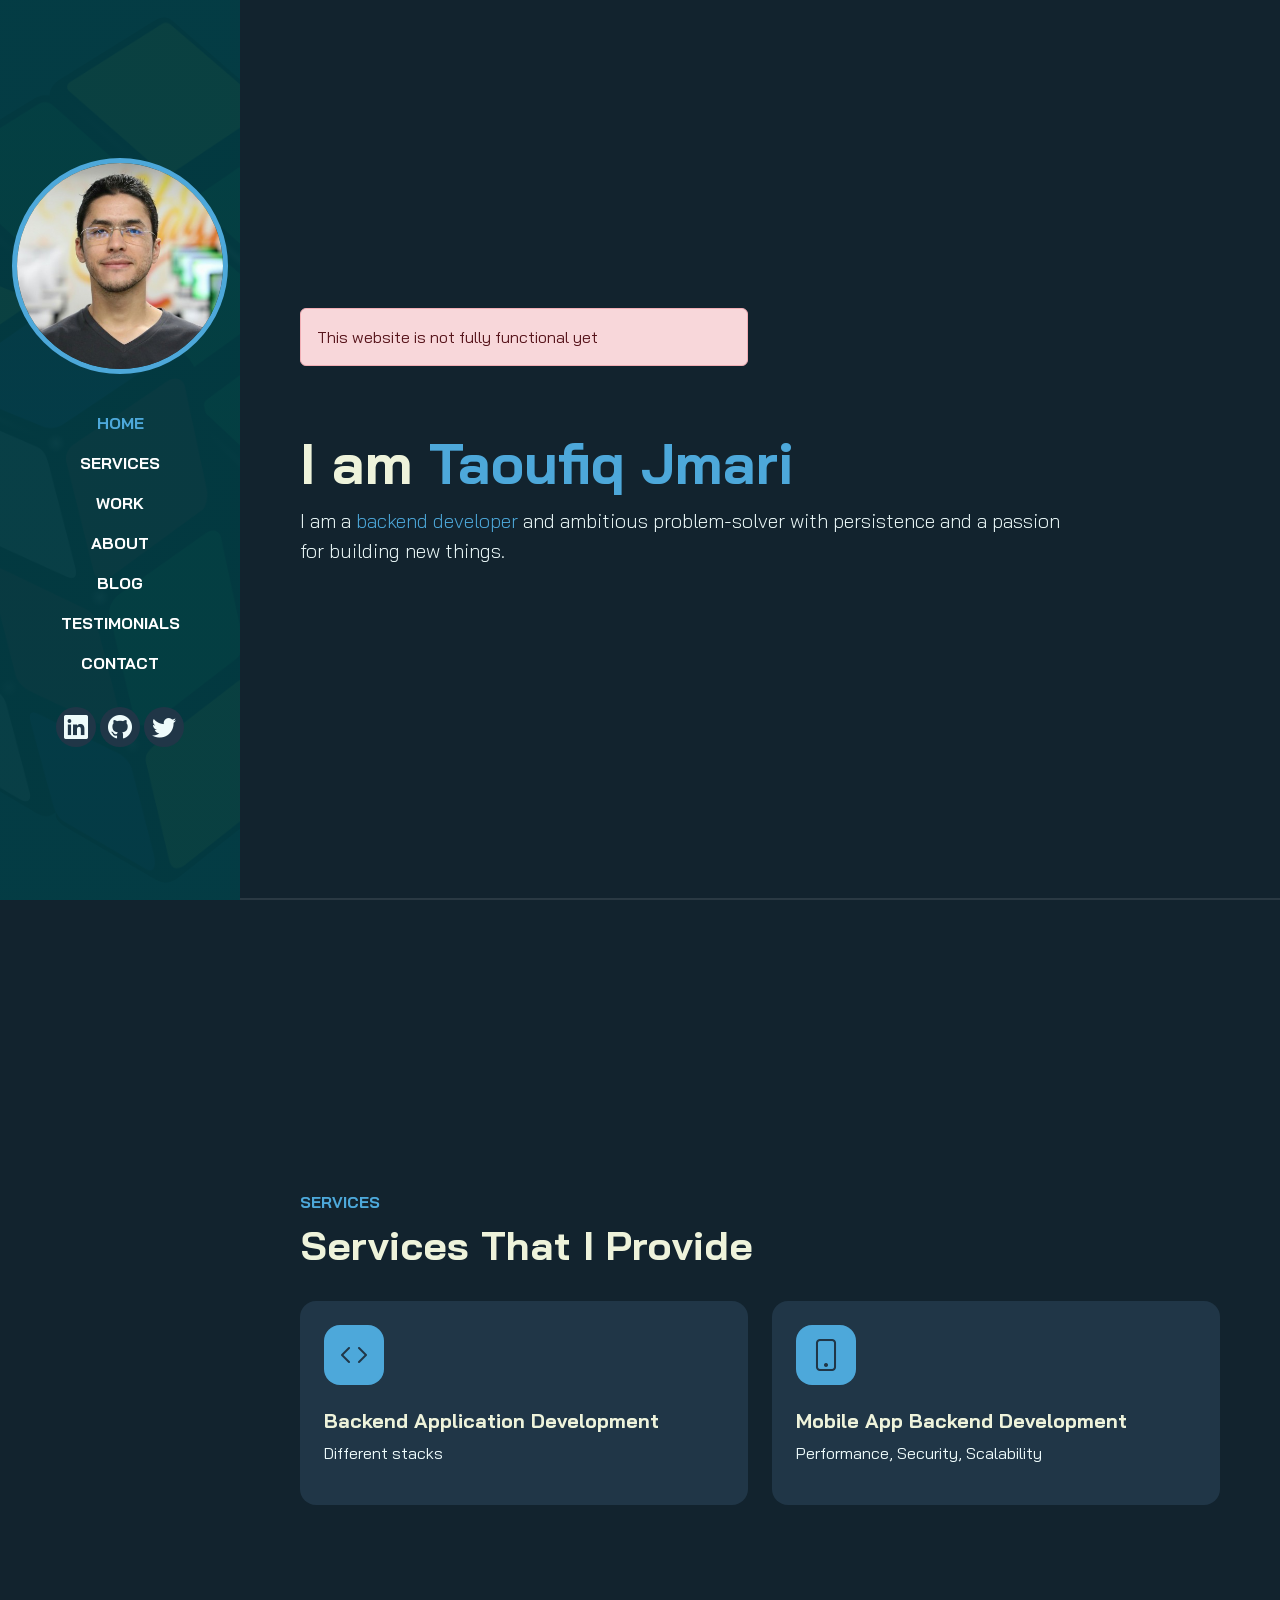
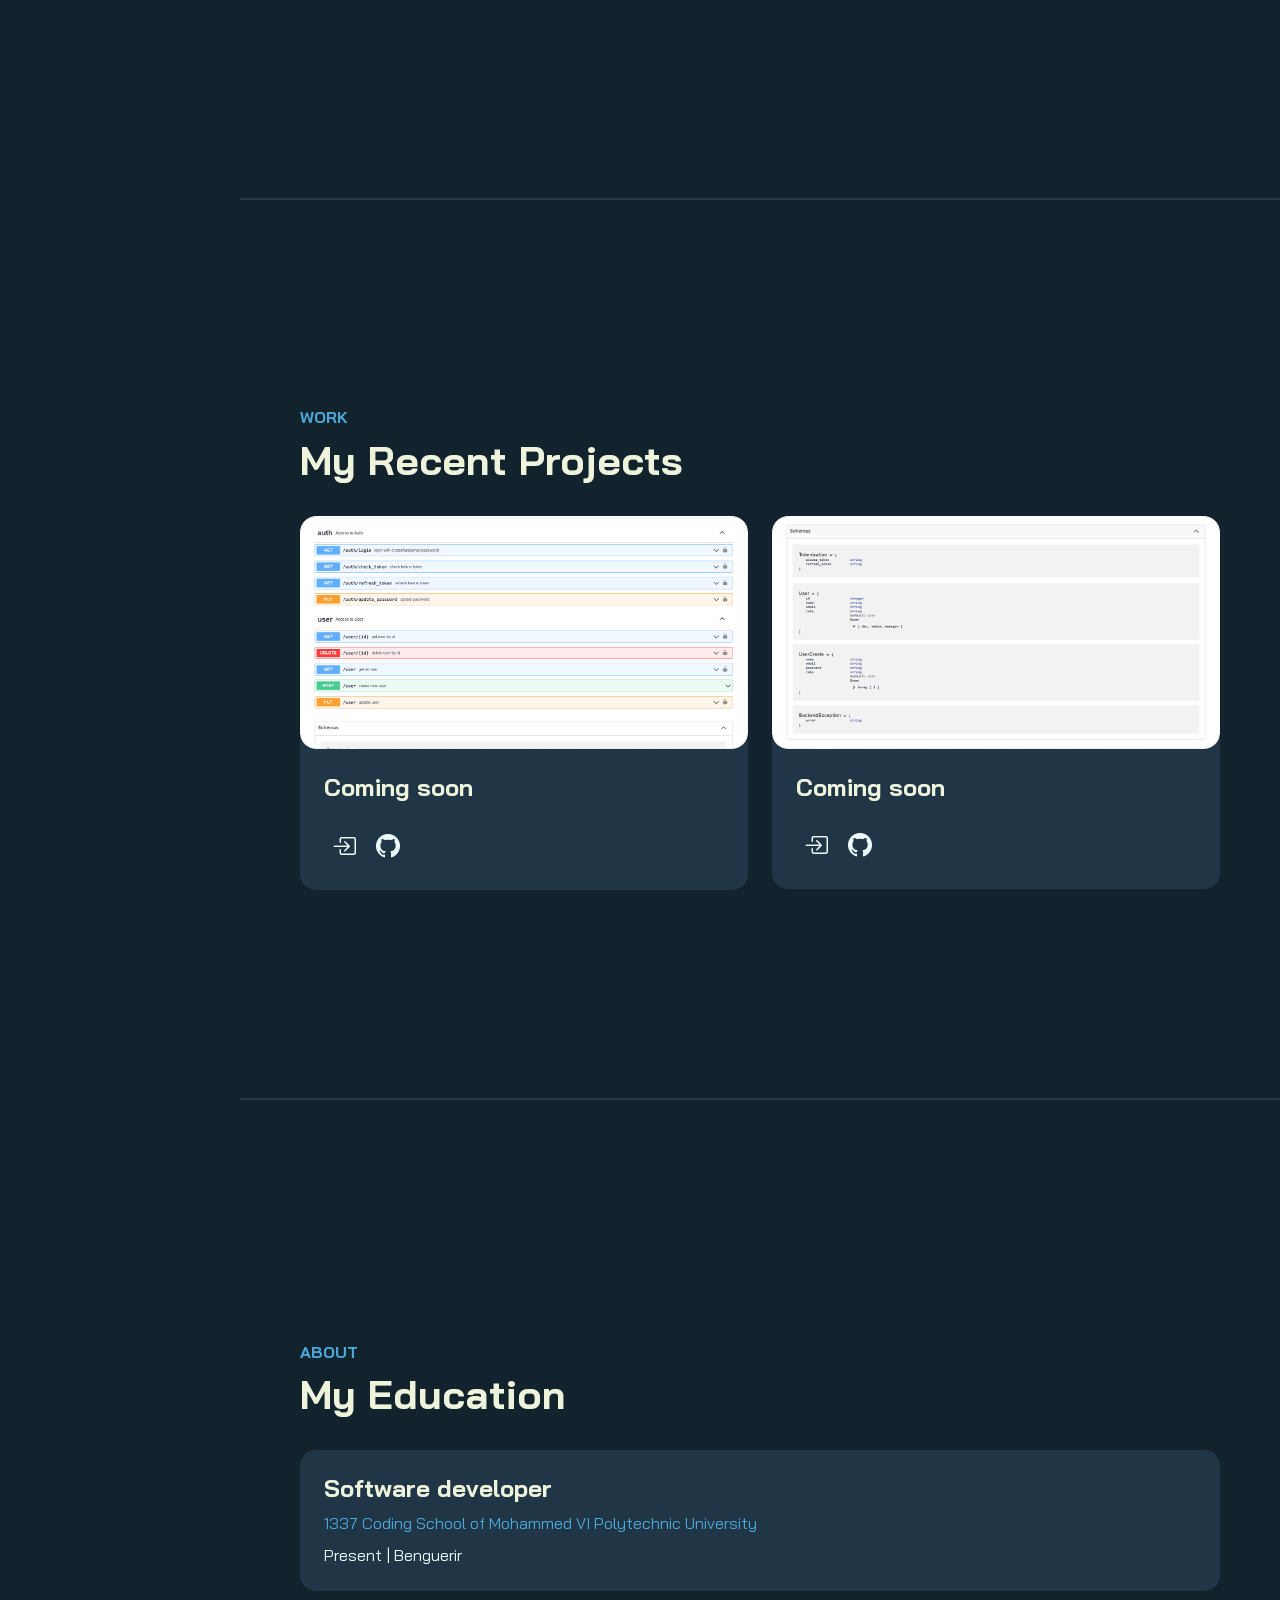
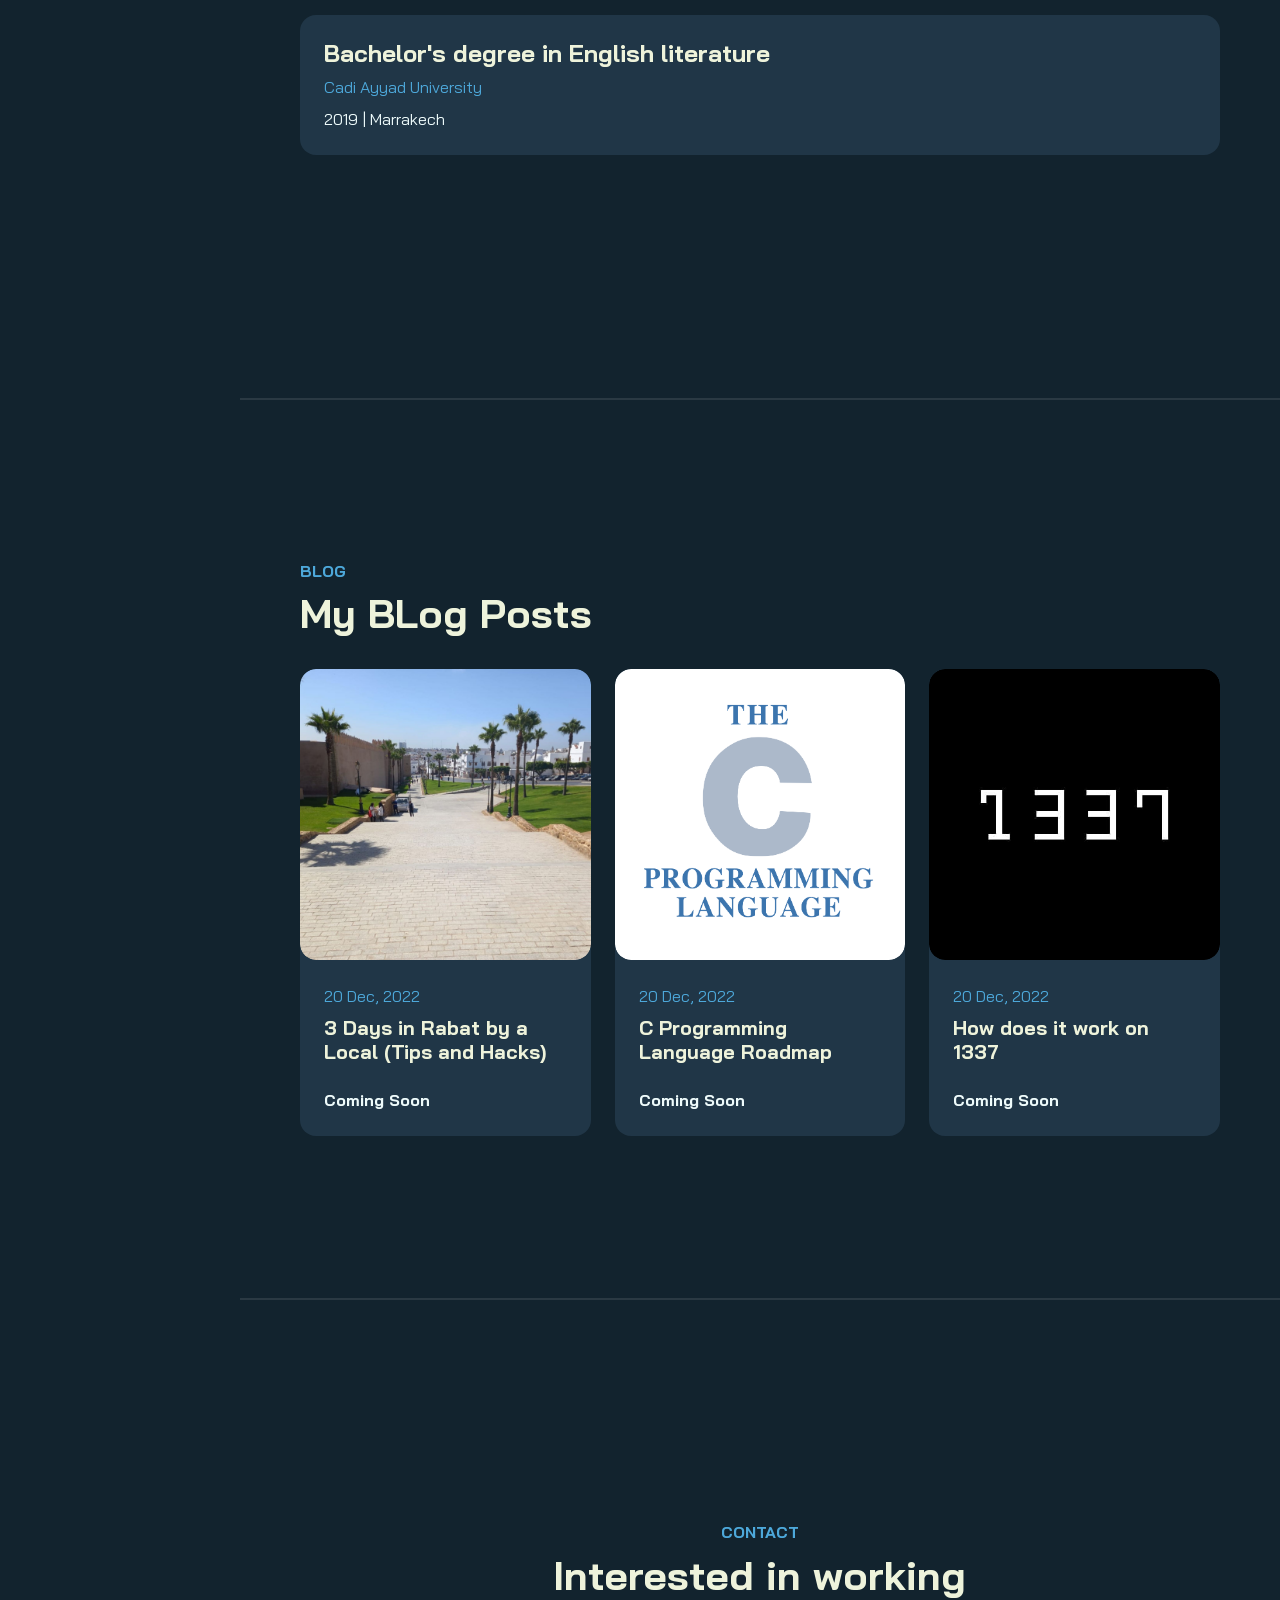
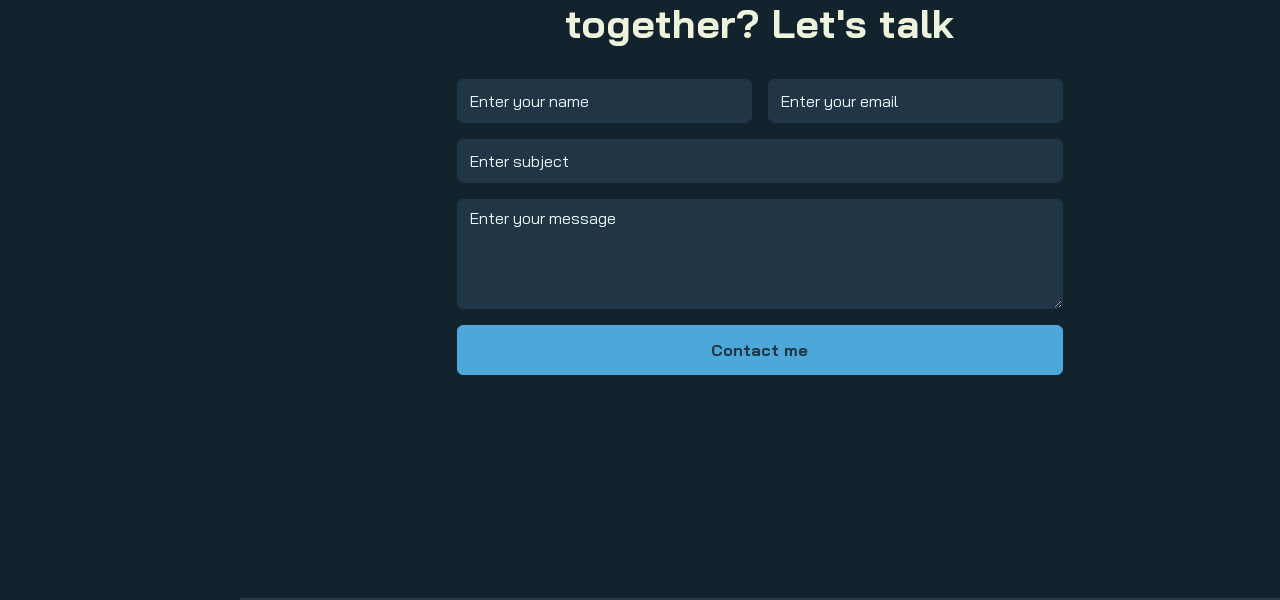
==== index.html @ d47c9383 "First Version" ====
<!-- ﷽ -->

<!doctype html>
<html lang="en">

<head>
    <meta charset="utf-8">
    <meta name="viewport" content="width=device-width, initial-scale=1">
    <title>Taoufiq Jmari</title>

    <!-- Favicon -->
    <link rel="icon" type="image/x-icon" href="/imgs/rubiksCube.png">

    <!-- CSS files -->
    <link rel="stylesheet" href="https://cdn.jsdelivr.net/npm/bootstrap@5.2.2/dist/css/bootstrap.min.css">
    <link rel="stylesheet" href="https://cdn.jsdelivr.net/npm/bootstrap-icons@1.9.1/font/bootstrap-icons.css">
    <link rel="stylesheet" href="./css/style.css">
</head>

<body data-bs-spy="scroll" data-bs-target=".navbar">

    <!-- NAVBAR -->
    <nav class="navbar navbar-expand-lg navbar-dark fixed-top">
        <div class="container flex-lg-column">
            <a class="navbar-brand mx-lg-auto mb-lg-4" href="taoufiqjmari.com">
                <span class="h3 fw-bold d-block d-lg-none">Taoufiq Jmari</span>
                <img src="./imgs/profile.jpg" class="d-none d-lg-block rounded-circle" alt="">
            </a>
            <button class="navbar-toggler" type="button" data-bs-toggle="collapse" data-bs-target="#navbarNav"
                aria-controls="navbarNav" aria-expanded="false" aria-label="Toggle navigation">
                <span class="navbar-toggler-icon"></span>
            </button>
            <div class="collapse navbar-collapse" id="navbarNav">
                <ul class="navbar-nav ms-auto flex-lg-column text-lg-center">
                    <li class="nav-item">
                        <a class="nav-link" href="#home">Home</a>
                    </li>
                    <li class="nav-item">
                        <a class="nav-link" href="#services">Services</a>
                    </li>
                    <li class="nav-item">
                        <a class="nav-link" href="#work">Work</a>
                    </li>
                    <li class="nav-item">
                        <a class="nav-link" href="#about">About</a>
                    </li>
                    <li class="nav-item">
                        <a class="nav-link" href="#blog">Blog</a>
                    </li>
                    <li class="nav-item">
                        <a class="nav-link" href="#reviews">Testimonials</a>
                    </li>
                    <li class="nav-item">
                        <a class="nav-link" href="#contact">Contact</a>
                    </li>
                    <li class="nav-item mt-4 social-icons">
                        <a href="https://www.linkedin.com/in/taoufiqjmari/" target="_blank"><i
                                class="bi bi-linkedin"></i></a>
                        <a href="https://github.com/taoufiqjmari" target="_blank"><i class="bi bi-github"></i></a>
                        <a href="https://twitter.com/TaoufiqJmari" target="_blank"><i class="bi bi-twitter"></i></a>
                    </li>
                </ul>
            </div>
        </div>
    </nav>
    <!-- /NAVBAR -->

    <!-- CONTENT WRAPPER -->
    <div id="content-wrapper">

        <!-- HOME -->
        <section id="home" class="full-height px-lg-5">

            <div class="container">
                <div class="row">
                    <!-- alert -->
                    <div class="col-6 pb-5">
                        <div class="alert alert-danger" role="alert">
                            This website is not fully functional yet
                        </div>
                    </div>
                    <!-- alert -->
                    <div class="col-lg-10">
                        <h1 class="display-4 fw-bold">I am <span class="text-brand">Taoufiq Jmari</span></h1>
                        <p class="lead mt-2 mb-4">I am a <span class="text-brand">backend developer</span> and ambitious problem-solver with persistence and a passion for building new things.</p>
                        <!-- <div>
                            <a href="files/CV_Taoufiq Jmari.pdf" download class="btn btn-brand"><i
                                    class="bi-download me-2"></i>Download CV</a>
                        </div> -->
                    </div>
                </div>
            </div>

        </section>
        <!-- /HOME -->

        <!-- SERVICES -->
        <section id="services" class="full-height px-lg-5">
            <div class="container">

                <div class="row pb-4">
                    <div class="col-lg-8">
                        <h6 class="text-brand">SERVICES</h6>
                        <h1>Services That I Provide</h1>
                    </div>
                </div>
                
                <div class="row gy-4">

                    <div class="col-md-6">
                        <div class="service p-4 bg-base rounded-4 shadow-effect">
                            <div class="iconbox rounded-4">
                                <i class="bi bi-code"></i>
                            </div>
                            <h5 class="mt-4 mb-2">Backend Application Development</h5>
                            <p>Different stacks</p>
                            <!-- <a href="#" class="link-custom">Read More</a> -->
                        </div>
                    </div>

                    <div class="col-md-6">
                        <div class="service p-4 bg-base rounded-4 shadow-effect">
                            <div class="iconbox rounded-4">
                                <i class="bi bi-phone"></i>
                            </div>
                            <h5 class="mt-4 mb-2">Mobile App Backend Development</h5>
                            <p>Performance, Security, Scalability</p>
                            <!-- <a href="#" class="link-custom">Read More</a> -->
                        </div>
                    </div>

                </div>

            </div>
        </section>
        <!-- /SERVICES -->

        <!-- WORK -->
        <section id="work" class="full-height px-lg-5">
            <div class="container">

                <div class="row pb-4">
                    <div class="col-lg-8">
                        <h6 class="text-brand">WORK</h6>
                        <h1>My Recent Projects</h1>
                    </div>
                </div>

                <div class="row gy-4">

                    <div class="col-md-6">
                        <div class="card-custom rounded-4 bg-base shadow-effect">
                            <div class="card-custom-image rounded-4">
                                <img class="rounded-4" src="./imgs/api.png" alt="">
                            </div>
                            <div class="card-custom-content p-4">
                                <h4>Coming soon</h4>
                                <!-- <p>Innovation that exceeds expectations. Astra is a true template equiqed with all the
                                    elements you could ever need to put together</p> -->
                                <ul class="work-list">
                                    <li class="nav-item mt-4 social-icons">
                                        <a href="#" target="_blank"><i class="bi bi-box-arrow-in-right"></i></a>
                                        <a href="#" target="_blank"><i class="bi bi-github"></i></a>
                                    </li>
                                </ul>
                            </div>
                        </div>
                    </div>

                    <div class="col-md-6">
                        <div class="card-custom rounded-4 bg-base shadow-effect">
                            <div class="card-custom-image rounded-4">
                                <img class="rounded-4" src="./imgs/models.png" alt="">
                            </div>
                            <div class="card-custom-content p-4">
                                <h4>Coming soon</h4>
                                <!-- <p>Innovation that exceeds expectations. Astra is a true template equiqed with all the
                                    elements you could ever need to put together</p> -->
                                <ul class="work-list">
                                    <li class="nav-item mt-4 social-icons">
                                        <a href="#" target="_blank"><i class="bi bi-box-arrow-in-right"></i></a>
                                        <a href="#" target="_blank"><i class="bi bi-github"></i></a>
                                    </li>
                                </ul>
                            </div>
                        </div>
                    </div>
                </div>

            </div>
        </section>
        <!-- /WORK -->

        <!-- ABOUT -->
        <section id="about" class="full-height px-lg-5">
            <div class="container">

                <div class="row pb-4">
                    <div class="col-lg-8">
                        <h6 class="text-brand">ABOUT</h6>
                        <!-- <h1>My Education & Experiance</h1> -->
                        <h1>My Education</h1>
                    </div>
                </div>

                <div class="row gy-5">
                    <div class="col-lg-12">

                        <!-- <h3 class="mb-4">Education</h3> -->
                        <div class="row gy-4">
                            
                            <div class="col-12">
                                <div class="bg-base p-4 rounded-4 shadow-effect">
                                    <h4>Software developer</h4>
                                    <p class="text-brand mb-2">1337 Coding School of Mohammed VI Polytechnic University</p>
                                    <p class="mb-0">Present | Benguerir</p>
                                </div>
                            </div>

                            <div class="col-12">
                                <div class="bg-base p-4 rounded-4 shadow-effect">
                                    <h4>Bachelor's degree in English literature</h4>
                                    <p class="text-brand mb-2">Cadi Ayyad University</p>
                                    <p class="mb-0">2019 | Marrakech</p>
                                </div>
                            </div>

                        </div>

                    </div>

                    <!-- <div class="col-lg-6">

                        <h3 class="mb-4">Experiance</h3>
                        <div class="row gy-4">

                            <div class="col-12">
                                <div class="bg-base p-4 rounded-4 shadow-effect">
                                    <h4>Applications developer</h4>
                                    <p class="text-brand mb-2">Twitter (2018 - 2020)</p>
                                    <p class="mb-0">All we are more and design lorem ipsum dolor creativity sit amet
                                        consectetur adipisicing elit</p>
                                </div>
                            </div>

                            <div class="col-12">
                                <div class="bg-base p-4 rounded-4 shadow-effect">
                                    <h4>Applications developer</h4>
                                    <p class="text-brand mb-2">Twitter (2018 - 2020)</p>
                                    <p class="mb-0">All we are more and design lorem ipsum dolor creativity sit amet
                                        consectetur adipisicing elit</p>
                                </div>
                            </div>

                            <div class="col-12">
                                <div class="bg-base p-4 rounded-4 shadow-effect">
                                    <h4>Applications developer</h4>
                                    <p class="text-brand mb-2">Twitter (2018 - 2020)</p>
                                    <p class="mb-0">All we are more and design lorem ipsum dolor creativity sit amet
                                        consectetur adipisicing elit</p>
                                </div>
                            </div>

                        </div>

                    </div> -->

                </div>

            </div>
        </section>
        <!-- /ABOUT -->

        <!-- BLOG -->
        <section id="blog" class="full-height px-lg-5">
            <div class="container">

                <div class="row pb-4">
                    <div class="col-lg-8">
                        <h6 class="text-brand">BLOG</h6>
                        <h1>My BLog Posts</h1>
                    </div>
                </div>

                <div class="row gy-4">

                    <div class="col-md-4">
                        <div class="card-custom rounded-4 bg-base shadow-effect">
                            <div class="card-custom-image rounded-4">
                                <img class="rounded-4" src="./imgs/Kasbah of the Udayas.jpeg" alt="">
                            </div>
                            <div class="card-custom-content p-4">
                                <p class="text-brand mb-2">20 Dec, 2022</p>
                                <h5 class="mb-4">3 Days in Rabat by a Local (Tips and Hacks)</h5>
                                <a href="#" class="link-custom">Coming Soon</a>
                            </div>
                        </div>
                    </div>

                    <div class="col-md-4" data-aos-delay="300">
                        <div class="card-custom rounded-4 bg-base shadow-effect">
                            <div class="card-custom-image rounded-4">
                                <img class="rounded-4" src="./imgs/The C Programming Language.png" alt="">
                            </div>
                            <div class="card-custom-content p-4">
                                <p class="text-brand mb-2">20 Dec, 2022</p>
                                <h5 class="mb-4">C Programming Language Roadmap</h5>
                                <a href="#" class="link-custom">Coming Soon</a>
                            </div>
                        </div>
                    </div>

                    <div class="col-md-4">
                        <div class="card-custom rounded-4 bg-base shadow-effect">
                            <div class="card-custom-image rounded-4">
                                <img class="rounded-4" src="./imgs/1337.jpeg" alt="">
                            </div>
                            <div class="card-custom-content p-4">
                                <p class="text-brand mb-2">20 Dec, 2022</p>
                                <h5 class="mb-4">How does it work on 1337</h5>
                                <a href="#" class="link-custom">Coming Soon</a>
                            </div>
                        </div>
                    </div>

                </div>

            </div>
        </section>
        <!-- /BLOG -->

        <!-- REVIEWS -->
        <!-- <section id="reviews" class="full-height px-lg-5">
            <div class="container">

                <div class="row pb-4">
                    <div class="col-lg-8">
                        <h6 class="text-brand">REVIEWS</h6>
                        <h1>What our subscribers say</h1>
                    </div>
                </div>

                <div class="row gy-4">

                    <div class="col-md-4">

                        <div class="review shadow-effect bg-base p-4 rounded-4">
                            <div class="text-brand h5">
                                <i class="bi bi-star-fill"></i>
                                <i class="bi bi-star-fill"></i>
                                <i class="bi bi-star-fill"></i>
                                <i class="bi bi-star-fill"></i>
                                <i class="bi bi-star-fill"></i>
                            </div>
                            <p class="my-3">Lorem ipsum dolor sit amet consectetur, adipisicing elit. Vel quae facilis
                                fugiat molestias ab illum excepturi, qui optio modi asperiores, delectus maiores!</p>
                            <div class="person">
                                <h5 class="mb-0">Jon Doe</h5>
                                <p class="mb-0">Twitter</p>
                            </div>
                        </div>

                    </div>

                    <div class="col-md-4">

                        <div class="review shadow-effect bg-base p-4 rounded-4">
                            <div class="text-brand h5">
                                <i class="bi bi-star-fill"></i>
                                <i class="bi bi-star-fill"></i>
                                <i class="bi bi-star-fill"></i>
                                <i class="bi bi-star-fill"></i>
                                <i class="bi bi-star-fill"></i>
                            </div>
                            <p class="my-3">Lorem ipsum dolor sit amet consectetur, adipisicing elit. Vel quae facilis
                                fugiat molestias ab illum excepturi, qui optio modi asperiores, delectus maiores!</p>
                            <div class="person">
                                <h5 class="mb-0">Jon Doe</h5>
                                <p class="mb-0">Twitter</p>
                            </div>
                        </div>

                    </div>

                    <div class="col-md-4">

                        <div class="review shadow-effect bg-base p-4 rounded-4">
                            <div class="text-brand h5">
                                <i class="bi bi-star-fill"></i>
                                <i class="bi bi-star-fill"></i>
                                <i class="bi bi-star-fill"></i>
                                <i class="bi bi-star-fill"></i>
                                <i class="bi bi-star-fill"></i>
                            </div>
                            <p class="my-3">Lorem ipsum dolor sit amet consectetur, adipisicing elit. Vel quae facilis
                                fugiat molestias ab illum excepturi, qui optio modi asperiores, delectus maiores!</p>
                            <div class="person">
                                <h5 class="mb-0">Jon Doe</h5>
                                <p class="mb-0">Twitter</p>
                            </div>
                        </div>

                    </div>

                </div>

            </div>
        </section> -->
        <!-- /REVIEWS -->

        <!-- CONTACT -->
        <section id="contact" class="full-height px-lg-5">
            <div class="container">

                <div class="row justify-content-center text-center">
                    <div class="col-lg-8 pb-4">
                        <h6 class="text-brand">CONTACT</h6>
                        <h1>Interested in working together? Let's talk
                        </h1>
                    </div>

                    <div class="col-lg-8">
                        <form action="#" class="row g-lg-3 gy-3">
                            <div class="form-group col-md-6">
                                <input type="text" class="form-control" placeholder="Enter your name">
                            </div>
                            <div class="form-group col-md-6">
                                <input type="email" class="form-control" placeholder="Enter your email">
                            </div>
                            <div class="form-group col-12">
                                <input type="text" class="form-control" placeholder="Enter subject">
                            </div>
                            <div class="form-group col-12">
                                <textarea name="" rows="4" class="form-control"
                                    placeholder="Enter your message"></textarea>
                            </div>
                            <div class="form-group col-12 d-grid">
                                <button type="submit" class="btn btn-brand">Contact me</button>
                            </div>
                        </form>
                    </div>
                </div>

            </div>
        </section>
        <!-- /CONTACT -->

    </div>
    <!-- /CONTENT WRAPPER -->

    <!-- JS files -->
    <script src="https://cdn.jsdelivr.net/npm/bootstrap@5.2.2/dist/js/bootstrap.bundle.min.js"></script>
    <script src="./js/script.js"></script>
</body>

</html>
---- css/style.css ----
/* ﷽ */

@import url('https://fonts.googleapis.com/css2?family=Bai+Jamjuree:wght@400;500;600;700&display=swap');

:root {
    --color-body: #EEFBFB;
    --color-heading: #eef3db;
    --color-base: #203647;
    --color-base2: #12232E;
    --color-brand: #4DA8DA;
    --color-brand2: #007CC7;
    --sidbar-width: 240px;
    --font-base: "Bai Jamjuree";
}

body {
    background-color: var(--color-base2);
    color: var(--color-body);
    font-family: var(--font-base), sans-serif;
}

h1,h2,h3,h4,h5,h6 {
    color: var(--color-heading);
    font-weight: 700;
}

a {
    text-decoration: none;
    color: var(--color-body);
    transition: all 0.4s ease;
}

a:hover {
    color: var(--color-brand);
}

img {
    width: 100%;
}

.text-brand {
    color: var(--color-brand);
}

.bg-base {
    background-color: var(--color-base);
}

.full-height {
    min-height: 100vh;
    height: 100%;
    display: flex;
    flex-direction: column;
    justify-content: center;
    padding-top: 80px;
    padding-bottom: 80px;
    border-bottom: 2px solid rgba(255,255,255, 0.1);
}

.shadow-effect {
    transition: all 0.5s;
}

.shadow-effect:hover {
    box-shadow: -6px 6px 0 0 var(--color-brand);
}

.iconbox {
    width: 60px;
    height: 60px;
    display: flex;
    align-items: center;
    justify-content: center;
    font-size: 32px;
    background-color: var(--color-brand);
    color: var(--color-base);
}

/* NAVBAR */
.navbar {
    background-color: var(--color-base);
}

.navbar .nav-link {
    font-weight: 700;
    text-transform: uppercase;
    color: #fff;
}

.navbar .nav-link:hover {
    color: var(--color-brand);
}

.navbar .nav-link.active {
    color: var(--color-brand);
}

@media (min-width: 992px) {
    .navbar {
        min-height: 100vh;
        width: var(--sidbar-width);
        background: linear-gradient(rgba(3, 63, 71, 0.9), rgba(3, 63, 71, 0.9)), url(../imgs/image.png);
        background-size: cover;
        background-position: center;
    }

    .navbar-brand img {
        border: 5px solid var(--color-brand);
    }

    /* CONTENT WRAPPER */
    #content-wrapper {
        padding-left: var(--sidbar-width);
    }
}

/* BTN */
.btn {
    padding: 12px 28px;
    font-weight: 700;
}

.btn-brand {
    background-color: var(--color-brand);
    border-color: var(--color-brand);
    color: var(--color-base);
}

.btn-brand:hover,
.btn-brand:focus {
    background-color: var(--color-brand2);
    color: var(--color-base);
    border-color: var(--color-brand2);
}

.link-custom {
    font-weight: 700;
    position: relative;
}

.link-custom::after {
    content: "";
    width: 0%;
    height: 2px;
    background-color: var(--color-brand);
    position: absolute;
    left: 0;
    top: 110%;
    transition: all 0.4s;
}

.link-custom:hover::after {
    width: 100%;
}

/* CARD */
.card-custom .card-custom-image {
    overflow: hidden;
}

.card-custom .card-custom-image img {
    transition: all 0.4s ease;
}

.card-custom:hover .card-custom-image img {
    transform: scale(1.1);
}

/* CONTACT */
#contact .form-control {
    background-color: var(--color-base);
    border-color: var(--color-base);
    color: var(--color-body);
}

#contact .form-control:focus {
    border-color: var(--color-brand);
    box-shadow: none;
}

#contact .form-control::placeholder {
    color: var(--color-body);
}

#contact input.form-control {
    height: 44px;
}

/* SOCIAL ICONS */
.social-icons a {
    width: 40px;
    height: 40px;
    display: inline-flex;
    align-items: center;
    justify-content: center;
    background-color: var(--color-base);
    border-radius: 100px;
    font-size: 24px;
}

.work-list {
    list-style-type: none; /* Remove bullets */
    padding: 0; /* Remove padding */
    margin: 0; /* Remove margins */
}
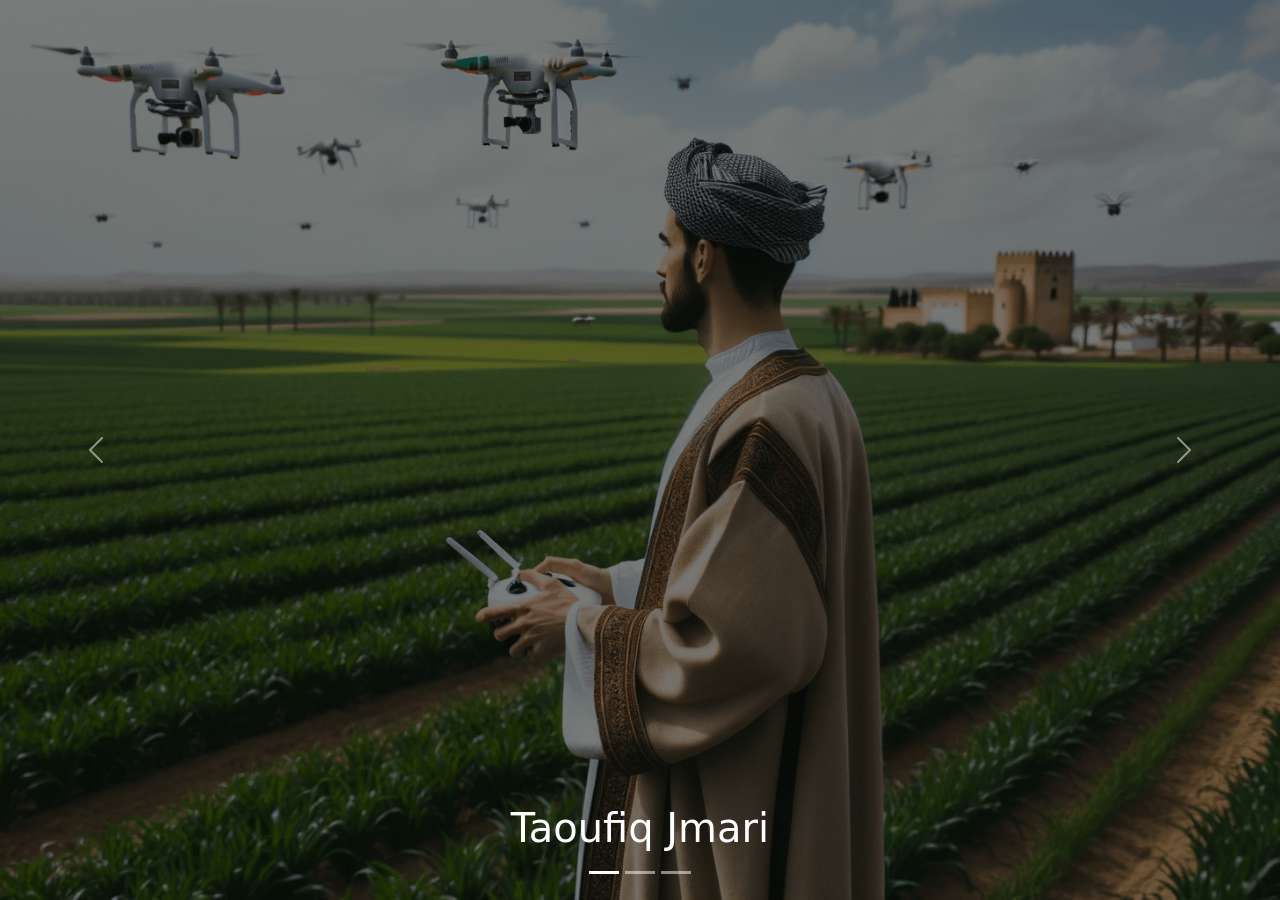
==== commit 8b8bae7d: "Second Version" ====
--- a/index.html
+++ b/index.html
@@ -1,456 +1,96 @@
-<!-- ﷽ -->
+<!-- بِسْمِ اللَّـهِ الرَّحْمَـٰنِ الرَّحِيمِ -->
 
-<!doctype html>
+<!DOCTYPE html>
 <html lang="en">
+  <head>
+    <!-- Required meta tags -->
+    <meta charset="utf-8" />
+    <meta name="viewport" content="width=device-width, initial-scale=1" />
 
-<head>
-    <meta charset="utf-8">
-    <meta name="viewport" content="width=device-width, initial-scale=1">
-    <title>Taoufiq Jmari</title>
+    <!-- Bootstrap CSS -->
+    <link
+      href="https://cdn.jsdelivr.net/npm/bootstrap@5.0.2/dist/css/bootstrap.min.css"
+      rel="stylesheet"
+      integrity="sha384-EVSTQN3/azprG1Anm3QDgpJLIm9Nao0Yz1ztcQTwFspd3yD65VohhpuuCOmLASjC"
+      crossorigin="anonymous"
+    />
+
+    <!-- Custom CSS -->
+    <link rel="stylesheet" href="css/style.css" />
 
     <!-- Favicon -->
-    <link rel="icon" type="image/x-icon" href="/imgs/rubiksCube.png">
+    <link rel="icon" type="image/x-icon" href="/imgs/rubiksCube.png" />
 
-    <!-- CSS files -->
-    <link rel="stylesheet" href="https://cdn.jsdelivr.net/npm/bootstrap@5.2.2/dist/css/bootstrap.min.css">
-    <link rel="stylesheet" href="https://cdn.jsdelivr.net/npm/bootstrap-icons@1.9.1/font/bootstrap-icons.css">
-    <link rel="stylesheet" href="./css/style.css">
-</head>
+    <title>Taoufiq Jmari</title>
+  </head>
+  <body>
+    <div id="carouselExampleFade" class="carousel slide carousel-fade" data-bs-ride="carousel">
+      <div class="carousel-indicators">
+        <button
+          type="button"
+          data-bs-target="#carouselExampleFade"
+          data-bs-slide-to="0"
+          class="active"
+          aria-current="true"
+          aria-label="Slide 1"
+        ></button>
+        <button
+          type="button"
+          data-bs-target="#carouselExampleFade"
+          data-bs-slide-to="1"
+          aria-label="Slide 2"
+        ></button>
+        <button
+          type="button"
+          data-bs-target="#carouselExampleFade"
+          data-bs-slide-to="2"
+          aria-label="Slide 3"
+        ></button>
+      </div>
+      <div class="carousel-inner">
+        <div class="carousel-item active">
+          <img src="imgs/slide_1.png" class="d-block w-100" alt="..." />
+          <div class="carousel-caption">
+            <h1><a href="mailto:jmaritaoufiq@gmail.com">Taoufiq Jmari</a></h1>
+          </div>
+        </div>
+        <div class="carousel-item">
+          <img src="imgs/slide_2.png" class="d-block w-100" alt="..." />
+          <div class="carousel-caption">
+            <h1><a href="https://github.com/taoufiqjmari">GitHub</a></h1>
+          </div>
+        </div>
+        <div class="carousel-item">
+          <img src="imgs/slide_3.png" class="d-block w-100" alt="..." />
+          <div class="carousel-caption">
+            <h1><a href="https://www.linkedin.com/in/taoufiqjmari/">LinkedIn</a></h1>
+          </div>
+        </div>
+      </div>
+      <button
+        class="carousel-control-prev"
+        type="button"
+        data-bs-target="#carouselExampleFade"
+        data-bs-slide="prev"
+      >
+        <span class="carousel-control-prev-icon" aria-hidden="true"></span>
+        <span class="visually-hidden">Previous</span>
+      </button>
+      <button
+        class="carousel-control-next"
+        type="button"
+        data-bs-target="#carouselExampleFade"
+        data-bs-slide="next"
+      >
+        <span class="carousel-control-next-icon" aria-hidden="true"></span>
+        <span class="visually-hidden">Next</span>
+      </button>
+    </div>
 
-<body data-bs-spy="scroll" data-bs-target=".navbar">
-
-    <!-- NAVBAR -->
-    <nav class="navbar navbar-expand-lg navbar-dark fixed-top">
-        <div class="container flex-lg-column">
-            <a class="navbar-brand mx-lg-auto mb-lg-4" href="taoufiqjmari.com">
-                <span class="h3 fw-bold d-block d-lg-none">Taoufiq Jmari</span>
-                <img src="./imgs/profile.jpg" class="d-none d-lg-block rounded-circle" alt="">
-            </a>
-            <button class="navbar-toggler" type="button" data-bs-toggle="collapse" data-bs-target="#navbarNav"
-                aria-controls="navbarNav" aria-expanded="false" aria-label="Toggle navigation">
-                <span class="navbar-toggler-icon"></span>
-            </button>
-            <div class="collapse navbar-collapse" id="navbarNav">
-                <ul class="navbar-nav ms-auto flex-lg-column text-lg-center">
-                    <li class="nav-item">
-                        <a class="nav-link" href="#home">Home</a>
-                    </li>
-                    <li class="nav-item">
-                        <a class="nav-link" href="#services">Services</a>
-                    </li>
-                    <li class="nav-item">
-                        <a class="nav-link" href="#work">Work</a>
-                    </li>
-                    <li class="nav-item">
-                        <a class="nav-link" href="#about">About</a>
-                    </li>
-                    <li class="nav-item">
-                        <a class="nav-link" href="#blog">Blog</a>
-                    </li>
-                    <li class="nav-item">
-                        <a class="nav-link" href="#reviews">Testimonials</a>
-                    </li>
-                    <li class="nav-item">
-                        <a class="nav-link" href="#contact">Contact</a>
-                    </li>
-                    <li class="nav-item mt-4 social-icons">
-                        <a href="https://www.linkedin.com/in/taoufiqjmari/" target="_blank"><i
-                                class="bi bi-linkedin"></i></a>
-                        <a href="https://github.com/taoufiqjmari" target="_blank"><i class="bi bi-github"></i></a>
-                        <a href="https://twitter.com/TaoufiqJmari" target="_blank"><i class="bi bi-twitter"></i></a>
-                    </li>
-                </ul>
-            </div>
-        </div>
-    </nav>
-    <!-- /NAVBAR -->
-
-    <!-- CONTENT WRAPPER -->
-    <div id="content-wrapper">
-
-        <!-- HOME -->
-        <section id="home" class="full-height px-lg-5">
-
-            <div class="container">
-                <div class="row">
-                    <!-- alert -->
-                    <div class="col-6 pb-5">
-                        <div class="alert alert-danger" role="alert">
-                            This website is not fully functional yet
-                        </div>
-                    </div>
-                    <!-- alert -->
-                    <div class="col-lg-10">
-                        <h1 class="display-4 fw-bold">I am <span class="text-brand">Taoufiq Jmari</span></h1>
-                        <p class="lead mt-2 mb-4">I am a <span class="text-brand">backend developer</span> and ambitious problem-solver with persistence and a passion for building new things.</p>
-                        <!-- <div>
-                            <a href="files/CV_Taoufiq Jmari.pdf" download class="btn btn-brand"><i
-                                    class="bi-download me-2"></i>Download CV</a>
-                        </div> -->
-                    </div>
-                </div>
-            </div>
-
-        </section>
-        <!-- /HOME -->
-
-        <!-- SERVICES -->
-        <section id="services" class="full-height px-lg-5">
-            <div class="container">
-
-                <div class="row pb-4">
-                    <div class="col-lg-8">
-                        <h6 class="text-brand">SERVICES</h6>
-                        <h1>Services That I Provide</h1>
-                    </div>
-                </div>
-                
-                <div class="row gy-4">
-
-                    <div class="col-md-6">
-                        <div class="service p-4 bg-base rounded-4 shadow-effect">
-                            <div class="iconbox rounded-4">
-                                <i class="bi bi-code"></i>
-                            </div>
-                            <h5 class="mt-4 mb-2">Backend Application Development</h5>
-                            <p>Different stacks</p>
-                            <!-- <a href="#" class="link-custom">Read More</a> -->
-                        </div>
-                    </div>
-
-                    <div class="col-md-6">
-                        <div class="service p-4 bg-base rounded-4 shadow-effect">
-                            <div class="iconbox rounded-4">
-                                <i class="bi bi-phone"></i>
-                            </div>
-                            <h5 class="mt-4 mb-2">Mobile App Backend Development</h5>
-                            <p>Performance, Security, Scalability</p>
-                            <!-- <a href="#" class="link-custom">Read More</a> -->
-                        </div>
-                    </div>
-
-                </div>
-
-            </div>
-        </section>
-        <!-- /SERVICES -->
-
-        <!-- WORK -->
-        <section id="work" class="full-height px-lg-5">
-            <div class="container">
-
-                <div class="row pb-4">
-                    <div class="col-lg-8">
-                        <h6 class="text-brand">WORK</h6>
-                        <h1>My Recent Projects</h1>
-                    </div>
-                </div>
-
-                <div class="row gy-4">
-
-                    <div class="col-md-6">
-                        <div class="card-custom rounded-4 bg-base shadow-effect">
-                            <div class="card-custom-image rounded-4">
-                                <img class="rounded-4" src="./imgs/api.png" alt="">
-                            </div>
-                            <div class="card-custom-content p-4">
-                                <h4>Coming soon</h4>
-                                <!-- <p>Innovation that exceeds expectations. Astra is a true template equiqed with all the
-                                    elements you could ever need to put together</p> -->
-                                <ul class="work-list">
-                                    <li class="nav-item mt-4 social-icons">
-                                        <a href="#" target="_blank"><i class="bi bi-box-arrow-in-right"></i></a>
-                                        <a href="#" target="_blank"><i class="bi bi-github"></i></a>
-                                    </li>
-                                </ul>
-                            </div>
-                        </div>
-                    </div>
-
-                    <div class="col-md-6">
-                        <div class="card-custom rounded-4 bg-base shadow-effect">
-                            <div class="card-custom-image rounded-4">
-                                <img class="rounded-4" src="./imgs/models.png" alt="">
-                            </div>
-                            <div class="card-custom-content p-4">
-                                <h4>Coming soon</h4>
-                                <!-- <p>Innovation that exceeds expectations. Astra is a true template equiqed with all the
-                                    elements you could ever need to put together</p> -->
-                                <ul class="work-list">
-                                    <li class="nav-item mt-4 social-icons">
-                                        <a href="#" target="_blank"><i class="bi bi-box-arrow-in-right"></i></a>
-                                        <a href="#" target="_blank"><i class="bi bi-github"></i></a>
-                                    </li>
-                                </ul>
-                            </div>
-                        </div>
-                    </div>
-                </div>
-
-            </div>
-        </section>
-        <!-- /WORK -->
-
-        <!-- ABOUT -->
-        <section id="about" class="full-height px-lg-5">
-            <div class="container">
-
-                <div class="row pb-4">
-                    <div class="col-lg-8">
-                        <h6 class="text-brand">ABOUT</h6>
-                        <!-- <h1>My Education & Experiance</h1> -->
-                        <h1>My Education</h1>
-                    </div>
-                </div>
-
-                <div class="row gy-5">
-                    <div class="col-lg-12">
-
-                        <!-- <h3 class="mb-4">Education</h3> -->
-                        <div class="row gy-4">
-                            
-                            <div class="col-12">
-                                <div class="bg-base p-4 rounded-4 shadow-effect">
-                                    <h4>Software developer</h4>
-                                    <p class="text-brand mb-2">1337 Coding School of Mohammed VI Polytechnic University</p>
-                                    <p class="mb-0">Present | Benguerir</p>
-                                </div>
-                            </div>
-
-                            <div class="col-12">
-                                <div class="bg-base p-4 rounded-4 shadow-effect">
-                                    <h4>Bachelor's degree in English literature</h4>
-                                    <p class="text-brand mb-2">Cadi Ayyad University</p>
-                                    <p class="mb-0">2019 | Marrakech</p>
-                                </div>
-                            </div>
-
-                        </div>
-
-                    </div>
-
-                    <!-- <div class="col-lg-6">
-
-                        <h3 class="mb-4">Experiance</h3>
-                        <div class="row gy-4">
-
-                            <div class="col-12">
-                                <div class="bg-base p-4 rounded-4 shadow-effect">
-                                    <h4>Applications developer</h4>
-                                    <p class="text-brand mb-2">Twitter (2018 - 2020)</p>
-                                    <p class="mb-0">All we are more and design lorem ipsum dolor creativity sit amet
-                                        consectetur adipisicing elit</p>
-                                </div>
-                            </div>
-
-                            <div class="col-12">
-                                <div class="bg-base p-4 rounded-4 shadow-effect">
-                                    <h4>Applications developer</h4>
-                                    <p class="text-brand mb-2">Twitter (2018 - 2020)</p>
-                                    <p class="mb-0">All we are more and design lorem ipsum dolor creativity sit amet
-                                        consectetur adipisicing elit</p>
-                                </div>
-                            </div>
-
-                            <div class="col-12">
-                                <div class="bg-base p-4 rounded-4 shadow-effect">
-                                    <h4>Applications developer</h4>
-                                    <p class="text-brand mb-2">Twitter (2018 - 2020)</p>
-                                    <p class="mb-0">All we are more and design lorem ipsum dolor creativity sit amet
-                                        consectetur adipisicing elit</p>
-                                </div>
-                            </div>
-
-                        </div>
-
-                    </div> -->
-
-                </div>
-
-            </div>
-        </section>
-        <!-- /ABOUT -->
-
-        <!-- BLOG -->
-        <section id="blog" class="full-height px-lg-5">
-            <div class="container">
-
-                <div class="row pb-4">
-                    <div class="col-lg-8">
-                        <h6 class="text-brand">BLOG</h6>
-                        <h1>My BLog Posts</h1>
-                    </div>
-                </div>
-
-                <div class="row gy-4">
-
-                    <div class="col-md-4">
-                        <div class="card-custom rounded-4 bg-base shadow-effect">
-                            <div class="card-custom-image rounded-4">
-                                <img class="rounded-4" src="./imgs/Kasbah of the Udayas.jpeg" alt="">
-                            </div>
-                            <div class="card-custom-content p-4">
-                                <p class="text-brand mb-2">20 Dec, 2022</p>
-                                <h5 class="mb-4">3 Days in Rabat by a Local (Tips and Hacks)</h5>
-                                <a href="#" class="link-custom">Coming Soon</a>
-                            </div>
-                        </div>
-                    </div>
-
-                    <div class="col-md-4" data-aos-delay="300">
-                        <div class="card-custom rounded-4 bg-base shadow-effect">
-                            <div class="card-custom-image rounded-4">
-                                <img class="rounded-4" src="./imgs/The C Programming Language.png" alt="">
-                            </div>
-                            <div class="card-custom-content p-4">
-                                <p class="text-brand mb-2">20 Dec, 2022</p>
-                                <h5 class="mb-4">C Programming Language Roadmap</h5>
-                                <a href="#" class="link-custom">Coming Soon</a>
-                            </div>
-                        </div>
-                    </div>
-
-                    <div class="col-md-4">
-                        <div class="card-custom rounded-4 bg-base shadow-effect">
-                            <div class="card-custom-image rounded-4">
-                                <img class="rounded-4" src="./imgs/1337.jpeg" alt="">
-                            </div>
-                            <div class="card-custom-content p-4">
-                                <p class="text-brand mb-2">20 Dec, 2022</p>
-                                <h5 class="mb-4">How does it work on 1337</h5>
-                                <a href="#" class="link-custom">Coming Soon</a>
-                            </div>
-                        </div>
-                    </div>
-
-                </div>
-
-            </div>
-        </section>
-        <!-- /BLOG -->
-
-        <!-- REVIEWS -->
-        <!-- <section id="reviews" class="full-height px-lg-5">
-            <div class="container">
-
-                <div class="row pb-4">
-                    <div class="col-lg-8">
-                        <h6 class="text-brand">REVIEWS</h6>
-                        <h1>What our subscribers say</h1>
-                    </div>
-                </div>
-
-                <div class="row gy-4">
-
-                    <div class="col-md-4">
-
-                        <div class="review shadow-effect bg-base p-4 rounded-4">
-                            <div class="text-brand h5">
-                                <i class="bi bi-star-fill"></i>
-                                <i class="bi bi-star-fill"></i>
-                                <i class="bi bi-star-fill"></i>
-                                <i class="bi bi-star-fill"></i>
-                                <i class="bi bi-star-fill"></i>
-                            </div>
-                            <p class="my-3">Lorem ipsum dolor sit amet consectetur, adipisicing elit. Vel quae facilis
-                                fugiat molestias ab illum excepturi, qui optio modi asperiores, delectus maiores!</p>
-                            <div class="person">
-                                <h5 class="mb-0">Jon Doe</h5>
-                                <p class="mb-0">Twitter</p>
-                            </div>
-                        </div>
-
-                    </div>
-
-                    <div class="col-md-4">
-
-                        <div class="review shadow-effect bg-base p-4 rounded-4">
-                            <div class="text-brand h5">
-                                <i class="bi bi-star-fill"></i>
-                                <i class="bi bi-star-fill"></i>
-                                <i class="bi bi-star-fill"></i>
-                                <i class="bi bi-star-fill"></i>
-                                <i class="bi bi-star-fill"></i>
-                            </div>
-                            <p class="my-3">Lorem ipsum dolor sit amet consectetur, adipisicing elit. Vel quae facilis
-                                fugiat molestias ab illum excepturi, qui optio modi asperiores, delectus maiores!</p>
-                            <div class="person">
-                                <h5 class="mb-0">Jon Doe</h5>
-                                <p class="mb-0">Twitter</p>
-                            </div>
-                        </div>
-
-                    </div>
-
-                    <div class="col-md-4">
-
-                        <div class="review shadow-effect bg-base p-4 rounded-4">
-                            <div class="text-brand h5">
-                                <i class="bi bi-star-fill"></i>
-                                <i class="bi bi-star-fill"></i>
-                                <i class="bi bi-star-fill"></i>
-                                <i class="bi bi-star-fill"></i>
-                                <i class="bi bi-star-fill"></i>
-                            </div>
-                            <p class="my-3">Lorem ipsum dolor sit amet consectetur, adipisicing elit. Vel quae facilis
-                                fugiat molestias ab illum excepturi, qui optio modi asperiores, delectus maiores!</p>
-                            <div class="person">
-                                <h5 class="mb-0">Jon Doe</h5>
-                                <p class="mb-0">Twitter</p>
-                            </div>
-                        </div>
-
-                    </div>
-
-                </div>
-
-            </div>
-        </section> -->
-        <!-- /REVIEWS -->
-
-        <!-- CONTACT -->
-        <section id="contact" class="full-height px-lg-5">
-            <div class="container">
-
-                <div class="row justify-content-center text-center">
-                    <div class="col-lg-8 pb-4">
-                        <h6 class="text-brand">CONTACT</h6>
-                        <h1>Interested in working together? Let's talk
-                        </h1>
-                    </div>
-
-                    <div class="col-lg-8">
-                        <form action="#" class="row g-lg-3 gy-3">
-                            <div class="form-group col-md-6">
-                                <input type="text" class="form-control" placeholder="Enter your name">
-                            </div>
-                            <div class="form-group col-md-6">
-                                <input type="email" class="form-control" placeholder="Enter your email">
-                            </div>
-                            <div class="form-group col-12">
-                                <input type="text" class="form-control" placeholder="Enter subject">
-                            </div>
-                            <div class="form-group col-12">
-                                <textarea name="" rows="4" class="form-control"
-                                    placeholder="Enter your message"></textarea>
-                            </div>
-                            <div class="form-group col-12 d-grid">
-                                <button type="submit" class="btn btn-brand">Contact me</button>
-                            </div>
-                        </form>
-                    </div>
-                </div>
-
-            </div>
-        </section>
-        <!-- /CONTACT -->
-
-    </div>
-    <!-- /CONTENT WRAPPER -->
-
-    <!-- JS files -->
-    <script src="https://cdn.jsdelivr.net/npm/bootstrap@5.2.2/dist/js/bootstrap.bundle.min.js"></script>
-    <script src="./js/script.js"></script>
-</body>
-
-</html>+    <script
+      src="https://cdn.jsdelivr.net/npm/bootstrap@5.0.2/dist/js/bootstrap.bundle.min.js"
+      integrity="sha384-MrcW6ZMFYlzcLA8Nl+NtUVF0sA7MsXsP1UyJoMp4YLEuNSfAP+JcXn/tWtIaxVXM"
+      crossorigin="anonymous"
+    ></script>
+  </body>
+</html>
--- a/css/style.css
+++ b/css/style.css
@@ -1,205 +1,31 @@
-/* ﷽ */
+/* بِسْمِ اللَّـهِ الرَّحْمَـٰنِ الرَّحِيمِ */
 
-@import url('https://fonts.googleapis.com/css2?family=Bai+Jamjuree:wght@400;500;600;700&display=swap');
-
-:root {
-    --color-body: #EEFBFB;
-    --color-heading: #eef3db;
-    --color-base: #203647;
-    --color-base2: #12232E;
-    --color-brand: #4DA8DA;
-    --color-brand2: #007CC7;
-    --sidbar-width: 240px;
-    --font-base: "Bai Jamjuree";
+#carouselExampleFade {
+  height: 100vh;
 }
 
-body {
-    background-color: var(--color-base2);
-    color: var(--color-body);
-    font-family: var(--font-base), sans-serif;
+.carousel-item {
+  height: 100vh;
 }
 
-h1,h2,h3,h4,h5,h6 {
-    color: var(--color-heading);
-    font-weight: 700;
+.carousel-item img {
+  height: 100%;
+  object-fit: cover;
+  width: 100%;
 }
 
-a {
-    text-decoration: none;
-    color: var(--color-body);
-    transition: all 0.4s ease;
+.carousel-item img {
+  filter: brightness(50%); /* Adjust the percentage to control darkness */
 }
 
-a:hover {
-    color: var(--color-brand);
+.carousel-caption h1 a {
+  color: inherit; /* Inherits the text color from h1 */
+  text-decoration: none; /* Removes underline from link */
+  font-size: inherit; /* Inherits font size from h1 */
+  font-weight: inherit; /* Inherits font weight from h1 */
 }
 
-img {
-    width: 100%;
+.carousel-caption h1 a:hover,
+.carousel-caption h1 a:focus {
+  text-decoration: none; /* Optional: Keeps the link without decoration on hover/focus */
 }
-
-.text-brand {
-    color: var(--color-brand);
-}
-
-.bg-base {
-    background-color: var(--color-base);
-}
-
-.full-height {
-    min-height: 100vh;
-    height: 100%;
-    display: flex;
-    flex-direction: column;
-    justify-content: center;
-    padding-top: 80px;
-    padding-bottom: 80px;
-    border-bottom: 2px solid rgba(255,255,255, 0.1);
-}
-
-.shadow-effect {
-    transition: all 0.5s;
-}
-
-.shadow-effect:hover {
-    box-shadow: -6px 6px 0 0 var(--color-brand);
-}
-
-.iconbox {
-    width: 60px;
-    height: 60px;
-    display: flex;
-    align-items: center;
-    justify-content: center;
-    font-size: 32px;
-    background-color: var(--color-brand);
-    color: var(--color-base);
-}
-
-/* NAVBAR */
-.navbar {
-    background-color: var(--color-base);
-}
-
-.navbar .nav-link {
-    font-weight: 700;
-    text-transform: uppercase;
-    color: #fff;
-}
-
-.navbar .nav-link:hover {
-    color: var(--color-brand);
-}
-
-.navbar .nav-link.active {
-    color: var(--color-brand);
-}
-
-@media (min-width: 992px) {
-    .navbar {
-        min-height: 100vh;
-        width: var(--sidbar-width);
-        background: linear-gradient(rgba(3, 63, 71, 0.9), rgba(3, 63, 71, 0.9)), url(../imgs/image.png);
-        background-size: cover;
-        background-position: center;
-    }
-
-    .navbar-brand img {
-        border: 5px solid var(--color-brand);
-    }
-
-    /* CONTENT WRAPPER */
-    #content-wrapper {
-        padding-left: var(--sidbar-width);
-    }
-}
-
-/* BTN */
-.btn {
-    padding: 12px 28px;
-    font-weight: 700;
-}
-
-.btn-brand {
-    background-color: var(--color-brand);
-    border-color: var(--color-brand);
-    color: var(--color-base);
-}
-
-.btn-brand:hover,
-.btn-brand:focus {
-    background-color: var(--color-brand2);
-    color: var(--color-base);
-    border-color: var(--color-brand2);
-}
-
-.link-custom {
-    font-weight: 700;
-    position: relative;
-}
-
-.link-custom::after {
-    content: "";
-    width: 0%;
-    height: 2px;
-    background-color: var(--color-brand);
-    position: absolute;
-    left: 0;
-    top: 110%;
-    transition: all 0.4s;
-}
-
-.link-custom:hover::after {
-    width: 100%;
-}
-
-/* CARD */
-.card-custom .card-custom-image {
-    overflow: hidden;
-}
-
-.card-custom .card-custom-image img {
-    transition: all 0.4s ease;
-}
-
-.card-custom:hover .card-custom-image img {
-    transform: scale(1.1);
-}
-
-/* CONTACT */
-#contact .form-control {
-    background-color: var(--color-base);
-    border-color: var(--color-base);
-    color: var(--color-body);
-}
-
-#contact .form-control:focus {
-    border-color: var(--color-brand);
-    box-shadow: none;
-}
-
-#contact .form-control::placeholder {
-    color: var(--color-body);
-}
-
-#contact input.form-control {
-    height: 44px;
-}
-
-/* SOCIAL ICONS */
-.social-icons a {
-    width: 40px;
-    height: 40px;
-    display: inline-flex;
-    align-items: center;
-    justify-content: center;
-    background-color: var(--color-base);
-    border-radius: 100px;
-    font-size: 24px;
-}
-
-.work-list {
-    list-style-type: none; /* Remove bullets */
-    padding: 0; /* Remove padding */
-    margin: 0; /* Remove margins */
-}
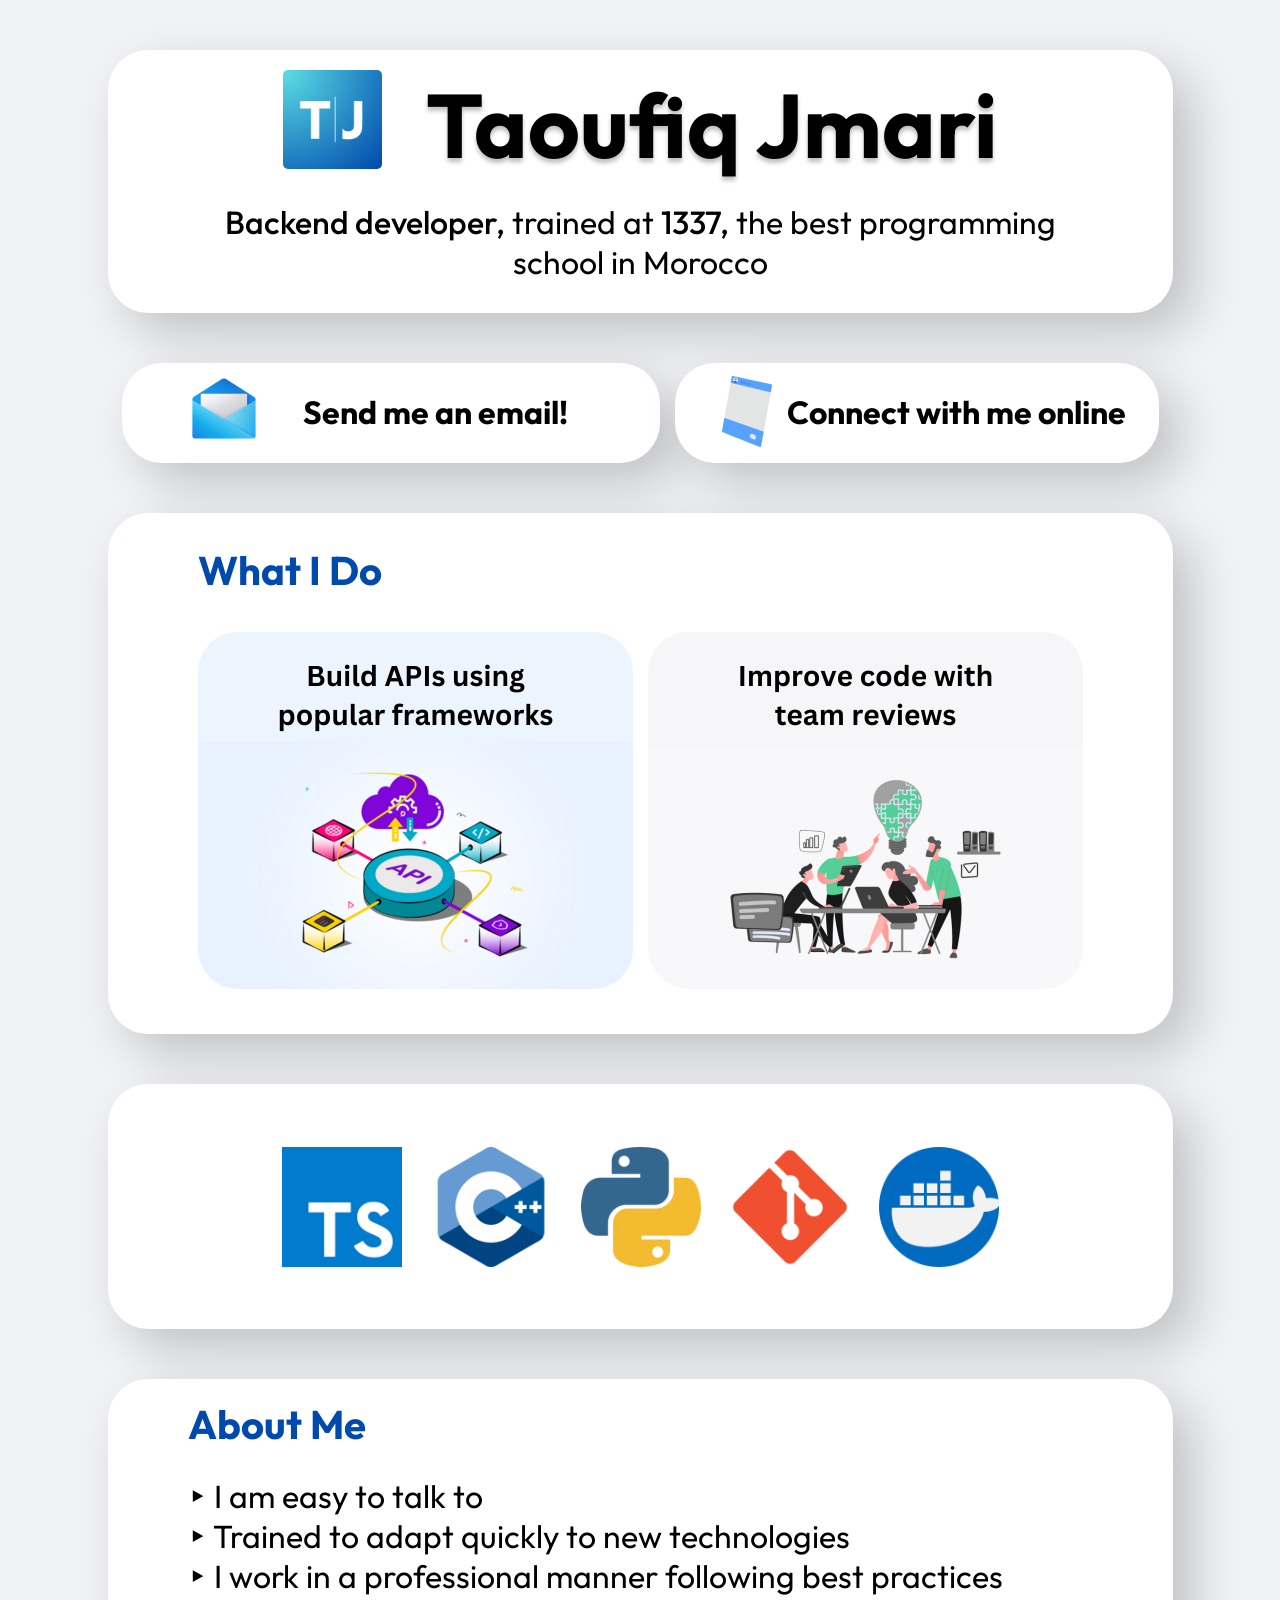
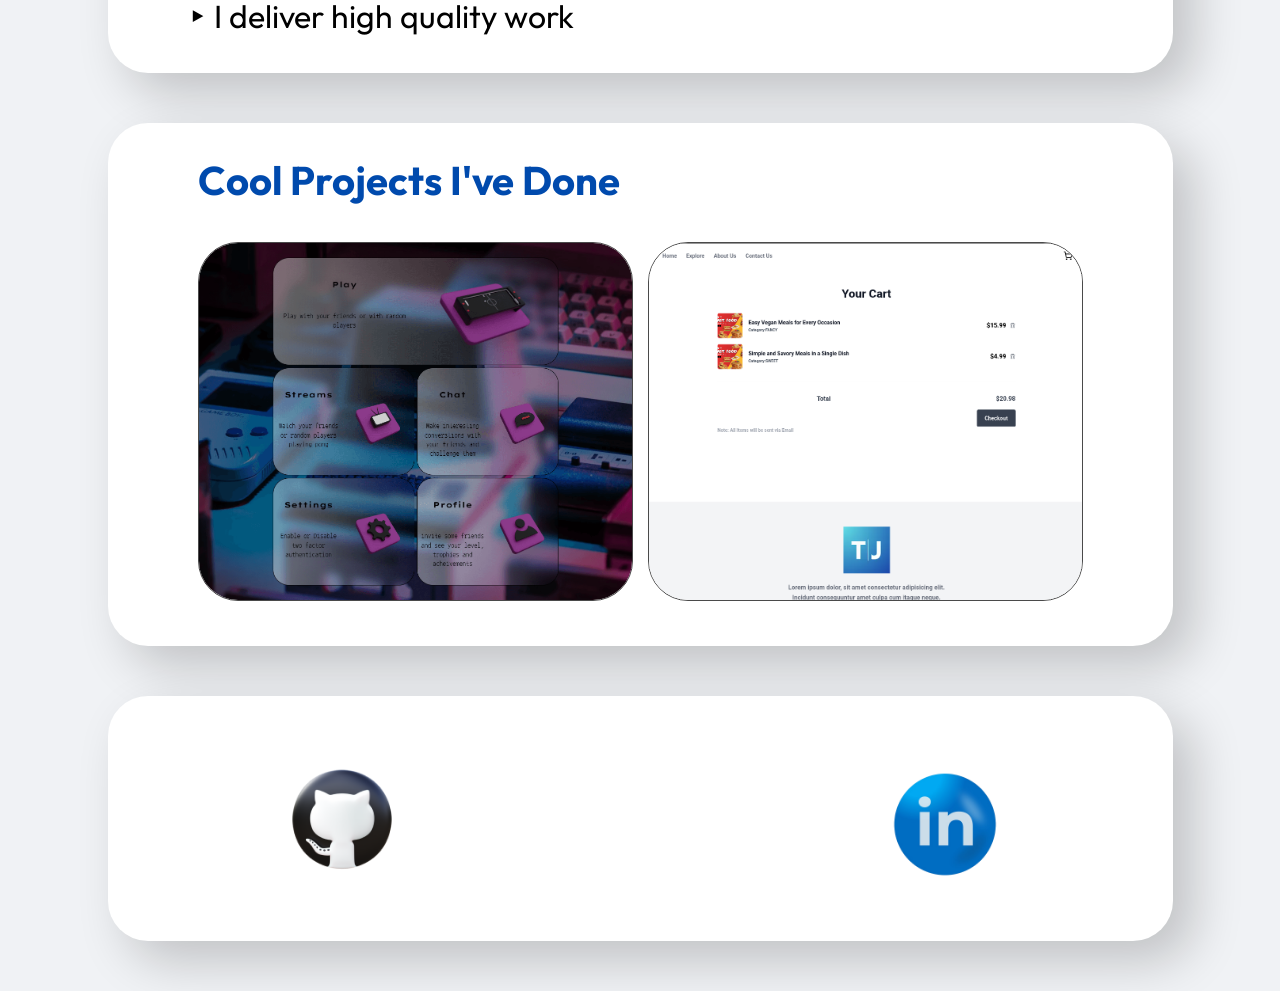
==== commit fb9c4766: "New" ====
--- a/index.html
+++ b/index.html
@@ -1,96 +1,202 @@
-<!-- بِسْمِ اللَّـهِ الرَّحْمَـٰنِ الرَّحِيمِ -->
-
 <!DOCTYPE html>
-<html lang="en">
+<html>
   <head>
-    <!-- Required meta tags -->
     <meta charset="utf-8" />
-    <meta name="viewport" content="width=device-width, initial-scale=1" />
-
-    <!-- Bootstrap CSS -->
+    <meta name="viewport" content="initial-scale=1, width=device-width" />
+
+    <link rel="stylesheet" href="../global.css" />
+    <link rel="stylesheet" href="./index.css" />
     <link
-      href="https://cdn.jsdelivr.net/npm/bootstrap@5.0.2/dist/css/bootstrap.min.css"
       rel="stylesheet"
-      integrity="sha384-EVSTQN3/azprG1Anm3QDgpJLIm9Nao0Yz1ztcQTwFspd3yD65VohhpuuCOmLASjC"
-      crossorigin="anonymous"
+      href="https://fonts.googleapis.com/css2?family=Outfit:wght@400;500;700&display=swap"
     />
-
-    <!-- Custom CSS -->
-    <link rel="stylesheet" href="css/style.css" />
-
-    <!-- Favicon -->
-    <link rel="icon" type="image/x-icon" href="/imgs/rubiksCube.png" />
-
     <title>Taoufiq Jmari</title>
+    <link rel="icon" type="image/li-icon" href="./public/logo@2x.png" />
   </head>
   <body>
-    <div id="carouselExampleFade" class="carousel slide carousel-fade" data-bs-ride="carousel">
-      <div class="carousel-indicators">
-        <button
-          type="button"
-          data-bs-target="#carouselExampleFade"
-          data-bs-slide-to="0"
-          class="active"
-          aria-current="true"
-          aria-label="Slide 1"
-        ></button>
-        <button
-          type="button"
-          data-bs-target="#carouselExampleFade"
-          data-bs-slide-to="1"
-          aria-label="Slide 2"
-        ></button>
-        <button
-          type="button"
-          data-bs-target="#carouselExampleFade"
-          data-bs-slide-to="2"
-          aria-label="Slide 3"
-        ></button>
-      </div>
-      <div class="carousel-inner">
-        <div class="carousel-item active">
-          <img src="imgs/slide_1.png" class="d-block w-100" alt="..." />
-          <div class="carousel-caption">
-            <h1><a href="mailto:jmaritaoufiq@gmail.com">Taoufiq Jmari</a></h1>
+    <div class="desktop">
+      <section class="header">
+        <div class="logo-frame">
+          <div class="title-frame">
+            <img
+              class="logo-icon"
+              loading="eager"
+              alt=""
+              src="../public/logo@2x.png"
+            />
           </div>
-        </div>
-        <div class="carousel-item">
-          <img src="imgs/slide_2.png" class="d-block w-100" alt="..." />
-          <div class="carousel-caption">
-            <h1><a href="https://github.com/taoufiqjmari">GitHub</a></h1>
-          </div>
-        </div>
-        <div class="carousel-item">
-          <img src="imgs/slide_3.png" class="d-block w-100" alt="..." />
-          <div class="carousel-caption">
-            <h1><a href="https://www.linkedin.com/in/taoufiqjmari/">LinkedIn</a></h1>
-          </div>
-        </div>
-      </div>
-      <button
-        class="carousel-control-prev"
-        type="button"
-        data-bs-target="#carouselExampleFade"
-        data-bs-slide="prev"
-      >
-        <span class="carousel-control-prev-icon" aria-hidden="true"></span>
-        <span class="visually-hidden">Previous</span>
-      </button>
-      <button
-        class="carousel-control-next"
-        type="button"
-        data-bs-target="#carouselExampleFade"
-        data-bs-slide="next"
-      >
-        <span class="carousel-control-next-icon" aria-hidden="true"></span>
-        <span class="visually-hidden">Next</span>
-      </button>
+          <h1 class="title">Taoufiq Jmari</h1>
+        </div>
+        <div class="description">
+          <span class="bold">Backend developer,</span>
+          trained at
+          <span class="bold">1337,</span>
+          the best programming school in Morocco
+        </div>
+      </section>
+      <section class="about-me-frame">
+        <button class="email" id="email">
+          <div class="container4"></div>
+          <img class="email-icon" alt="" src="../public/email-icon@2x.png" />
+
+          <b class="agriculture-section">Send me an email!</b>
+        </button>
+        <button class="follow" id="follow">
+          <div class="container5"></div>
+          <img class="sm-icon" alt="" src="../public/sm-icon@2x.png" />
+
+          <b class="text">Connect with me online</b>
+        </button>
+      </section>
+      <section class="what-we-do">
+        <div class="service-frame">
+          <b class="title2">What I Do</b>
+        </div>
+        <div class="header-frame">
+          <img
+            class="service-icon"
+            loading="eager"
+            alt=""
+            src="../public/api.png"
+          />
+          <img
+            class="service-icon1"
+            loading="eager"
+            alt=""
+            src="../public/team.png"
+          />
+        </div>
+      </section>
+      <section class="icons">
+        <img
+          class="ts-icon"
+          loading="eager"
+          alt=""
+          src="../public/ts-icon.png"
+        />
+        <img
+          class="cpp-icon"
+          loading="eager"
+          alt=""
+          src="../public/cpp-icon.png"
+        />
+        <img
+          class="python-icon"
+          loading="eager"
+          alt=""
+          src="../public/python-icon.png"
+        />
+        <img
+          class="git-icon"
+          loading="eager"
+          alt=""
+          src="../public/git-icon.png"
+        />
+        <img
+          class="docker-icon"
+          loading="eager"
+          alt=""
+          src="../public/docker-icon.png"
+        />
+      </section>
+      <section class="about-me">
+        <b class="title4">About Me</b>
+        <div class="description2">
+          <p class="about-inner">‣ I am easy to talk to</p>
+          <p class="about-inner">
+            ‣ Trained to adapt quickly to new technologies
+          </p>
+          <p class="about-inner">
+            ‣ I work in a professional manner following best practices
+          </p>
+          <p class="about-inner">‣ I deliver high quality work</p>
+        </div>
+      </section>
+      <section class="cool-projects-ive-done">
+        <div class="title-wrapper">
+          <b class="title3">Cool Projects I've Done</b>
+        </div>
+        <div class="project-parent">
+          <img
+            class="project-icon"
+            loading="eager"
+            alt=""
+            src="./public/ft_transcendence_2.png"
+            id="projectImage"
+          />
+
+          <img
+            class="project-icon"
+            loading="eager"
+            alt=""
+            src="./public/ecommerce_3.png"
+            id="projectImage1"
+          />
+        </div>
+      </section>
+      <section class="icons" data-scroll-to="findMe">
+        <img
+          class="gh-icon"
+          loading="eager"
+          alt=""
+          src="../public/gh-icon@2x.png"
+          id="ghIconImage"
+        />
+        <img
+          class="li-icon"
+          loading="eager"
+          alt=""
+          src="../public/li-icon@2x.png"
+          id="liIconImage"
+        />
+      </section>
     </div>
 
-    <script
-      src="https://cdn.jsdelivr.net/npm/bootstrap@5.0.2/dist/js/bootstrap.bundle.min.js"
-      integrity="sha384-MrcW6ZMFYlzcLA8Nl+NtUVF0sA7MsXsP1UyJoMp4YLEuNSfAP+JcXn/tWtIaxVXM"
-      crossorigin="anonymous"
-    ></script>
+    <script>
+      const email = document.getElementById('email');
+      if (email) {
+        email.addEventListener('click', function () {
+          window.location.href = 'mailto:haani.agency@gmail.com';
+        });
+      }
+
+      var follow = document.getElementById('follow');
+      if (follow) {
+        follow.addEventListener('click', function () {
+          var anchor = document.querySelector("[data-scroll-to='findMe']");
+          if (anchor) {
+            anchor.scrollIntoView({ block: 'start', behavior: 'smooth' });
+          }
+        });
+      }
+
+      var projectImage = document.getElementById('projectImage');
+      if (projectImage) {
+        projectImage.addEventListener('click', function () {
+          window.location.href = './project1.html';
+        });
+      }
+
+      var projectImage1 = document.getElementById('projectImage1');
+      if (projectImage1) {
+        projectImage1.addEventListener('click', function () {
+          window.location.href = './project2.html';
+        });
+      }
+
+      var ttIconImage = document.getElementById('ghIconImage');
+      if (ttIconImage) {
+        ttIconImage.addEventListener('click', function () {
+          window.open('https://github.com/taoufiqjmari');
+        });
+      }
+
+      var xIconImage = document.getElementById('liIconImage');
+      if (xIconImage) {
+        xIconImage.addEventListener('click', function () {
+          window.open('https://www.linkedin.com/in/taoufiqjmari/');
+        });
+      }
+    </script>
   </body>
 </html>
--- a/global.css
+++ b/global.css
@@ -0,0 +1,72 @@
+body {
+  margin: 0;
+  line-height: normal;
+}
+
+:root {
+  /* fonts */
+  --section-header: Outfit;
+
+  /* font sizes */
+  --font-size-13xl: 32px;
+  --font-size-lgi: 19px;
+  --font-size-7xl: 26px;
+  --font-size-71xl: 90px;
+  --font-size-8xl: 27px;
+  --font-size-61xl: 80px;
+  --section-header-size: 40px;
+  --font-size-5xl: 24px;
+
+  /* Colors */
+  --color-whitesmoke: #f0f2f5;
+  --color-darksmoke: #19181a;
+  --color-white: #fff;
+  --color-black: #000;
+  --color-grey: #252527;
+  --color-grey-hover: #101010;
+  --color-royalblue: #004aad;
+  --color-lightblue: #4471aa;
+  --color-gainsboro: #e6e6e6;
+
+  /* Gaps */
+  --gap-29xl: 48px;
+  --gap-0: 0px;
+  --gap-55xl: 74px;
+  --gap-54xl: 73px;
+  --gap-2xl: 21px;
+  --gap-31xl: 50px;
+  --gap-18xl: 37px;
+  --gap-21xl: 40px;
+  --gap-20xl: 39px;
+  --gap-36xl: 55px;
+  --gap-87xl: 106px;
+
+  /* Paddings */
+  --padding-xl: 20px;
+  --padding-mini: 15px;
+  --padding-53xl: 72px;
+  --padding-17xl: 36px;
+  --padding-11xs: 2px;
+  --padding-lg: 18px;
+  --padding-2xl: 21px;
+  --padding-12xl: 31px;
+  --padding-31xl: 50px;
+  --padding-43xl: 62px;
+  --padding-24xl: 43px;
+  --padding-68xl: 87px;
+  --padding-13xl: 32px;
+  --padding-71xl: 90px;
+  --padding-26xl: 45px;
+  --padding-3xl: 22px;
+  --padding-10xl: 29px;
+  --padding-2xs: 11px;
+  --padding-21xl: 40px;
+
+  /* Border radiuses */
+  --br-21xl: 40px;
+  --br-8xs: 5px;
+  --br-81xl: 100px;
+
+  /* Effects */
+  --floating: 20px 20px 50px rgba(0, 0, 0, 0.2);
+}
--- a/index.css
+++ b/index.css
@@ -0,0 +1,514 @@
+.logo-icon {
+  width: 99px;
+  height: 99px;
+  position: relative;
+  border-radius: var(--br-8xs);
+  object-fit: cover;
+  z-index: 1;
+}
+.title-frame {
+  display: flex;
+  flex-direction: column;
+  align-items: flex-start;
+  justify-content: flex-start;
+  padding: var(--padding-11xs) 0 0;
+}
+.title {
+  margin: 0;
+  position: relative;
+  font-size: inherit;
+  font-weight: 700;
+  font-family: inherit;
+  display: inline-block;
+  text-shadow: 0 4px 4px rgba(0, 0, 0, 0.25);
+  max-width: 100%;
+  z-index: 1;
+}
+.logo-frame {
+  display: flex;
+  flex-direction: row;
+  align-items: flex-start;
+  justify-content: flex-start;
+  gap: 0 44px;
+  max-width: 100%;
+}
+.bold {
+  font-weight: 500;
+}
+.description {
+  width: 838px;
+  position: relative;
+  font-size: var(--font-size-13xl);
+  text-align: center;
+  display: inline-block;
+  max-width: 100%;
+  z-index: 1;
+}
+.container4,
+.header {
+  border-radius: var(--br-21xl);
+  background-color: var(--color-white);
+  max-width: 100%;
+}
+.header {
+  width: 1065px;
+  box-shadow: var(--floating);
+  display: flex;
+  flex-direction: column;
+  align-items: center;
+  justify-content: flex-start;
+  padding: var(--padding-lg) var(--padding-2xl) var(--padding-12xl)
+    var(--padding-xl);
+  box-sizing: border-box;
+  gap: var(--gap-2xl);
+  text-align: left;
+  font-size: var(--font-size-71xl);
+  color: var(--color-black);
+  font-family: var(--section-header);
+}
+.container4 {
+  height: 100px;
+  width: 525px;
+  position: relative;
+  display: none;
+}
+.email-icon {
+  height: 80px;
+  width: 80px;
+  position: relative;
+  object-fit: cover;
+  z-index: 1;
+}
+.agriculture-section {
+  height: 40px;
+  position: relative;
+  font-size: var(--font-size-13xl);
+  display: inline-block;
+  font-family: var(--section-header);
+  color: var(--color-black);
+  text-align: center;
+  z-index: 1;
+}
+.container5,
+.email {
+  border-radius: var(--br-21xl);
+  background-color: var(--color-white);
+  max-width: 100%;
+}
+.email {
+  cursor: pointer;
+  border: 0;
+  padding: 9px 92px var(--padding-2xs) var(--padding-43xl);
+  box-shadow: var(--floating);
+  display: flex;
+  flex-direction: row;
+  align-items: center;
+  justify-content: center;
+  box-sizing: border-box;
+  gap: var(--gap-20xl);
+}
+.email:hover,
+.follow:hover {
+  background-color: var(--color-gainsboro);
+}
+.container5 {
+  height: 100px;
+  width: 525px;
+  position: relative;
+  display: none;
+}
+.sm-icon,
+.text {
+  position: relative;
+  z-index: 1;
+}
+.sm-icon {
+  height: 71px;
+  width: 50px;
+  object-fit: cover;
+}
+.text {
+  height: 40px;
+  font-size: var(--font-size-13xl);
+  display: inline-block;
+  font-family: var(--section-header);
+  color: var(--color-black);
+  text-align: center;
+  max-width: 100%;
+}
+.about-me-frame,
+.follow {
+  display: flex;
+  flex-direction: row;
+  max-width: 100%;
+}
+.follow {
+  cursor: pointer;
+  border: 0;
+  padding: 13px 33px 16px 47px;
+  background-color: var(--color-white);
+  border-radius: var(--br-21xl);
+  box-shadow: var(--floating);
+  align-items: center;
+  justify-content: center;
+  box-sizing: border-box;
+  gap: 15px;
+}
+.about-me-frame {
+  justify-content: flex-start;
+  gap: 15px;
+}
+.title2 {
+  height: 50px;
+  position: relative;
+  display: inline-block;
+  z-index: 1;
+}
+.service-frame {
+  width: 885px;
+  display: flex;
+  flex-direction: row;
+  align-items: flex-start;
+  justify-content: flex-start;
+  max-width: 100%;
+}
+.service-icon,
+.service-icon1 {
+  align-self: stretch;
+  flex: 1;
+  position: relative;
+  border-radius: var(--br-21xl);
+  max-width: 100%;
+  overflow: hidden;
+  max-height: 100%;
+  object-fit: cover;
+  min-width: 283px;
+  min-height: 357px;
+  z-index: 1;
+}
+.header-frame {
+  width: 885px;
+  display: flex;
+  flex-direction: row;
+  flex-wrap: wrap;
+  align-items: flex-start;
+  justify-content: center;
+  gap: 15px;
+  max-width: 100%;
+}
+.what-we-do {
+  width: 1065px;
+  border-radius: var(--br-21xl);
+  background-color: var(--color-white);
+  max-width: 100%;
+}
+.what-we-do {
+  box-shadow: var(--floating);
+  display: flex;
+  flex-direction: column;
+  align-items: center;
+  justify-content: flex-start;
+  padding: var(--padding-13xl) var(--padding-13xl) var(--padding-26xl);
+  box-sizing: border-box;
+  gap: var(--gap-18xl);
+  text-align: center;
+  font-size: var(--section-header-size);
+  color: var(--color-royalblue);
+  font-family: var(--section-header);
+}
+.title3 {
+  height: 50px;
+  position: relative;
+  display: inline-block;
+  z-index: 1;
+}
+.title-wrapper {
+  width: 885px;
+  display: flex;
+  flex-direction: row;
+  align-items: flex-start;
+  justify-content: flex-start;
+  max-width: 100%;
+}
+.project-icon {
+  align-self: stretch;
+  flex: 1;
+  position: relative;
+  border-radius: var(--br-21xl);
+  max-width: 100%;
+  overflow: hidden;
+  max-height: 100%;
+  object-fit: cover;
+  min-width: 283px;
+  min-height: 357px;
+  cursor: pointer;
+  z-index: 1;
+  border: 1px solid #4a4a4a;
+}
+.project-parent {
+  width: 885px;
+  display: flex;
+  flex-direction: row;
+  flex-wrap: wrap;
+  align-items: flex-start;
+  justify-content: center;
+  gap: 15px;
+  max-width: 100%;
+}
+.cool-projects-ive-done {
+  width: 1065px;
+  border-radius: var(--br-21xl);
+  background-color: var(--color-white);
+  max-width: 100%;
+}
+.cool-projects-ive-done {
+  box-shadow: var(--floating);
+  display: flex;
+  flex-direction: column;
+  align-items: center;
+  justify-content: flex-start;
+  padding: var(--padding-13xl) var(--padding-13xl) var(--padding-26xl);
+  box-sizing: border-box;
+  gap: var(--gap-18xl);
+  font-size: var(--section-header-size);
+  color: var(--color-royalblue);
+  font-family: var(--section-header);
+}
+.title4 {
+  height: 36.9px;
+  position: relative;
+  display: inline-block;
+  flex-shrink: 0;
+  z-index: 1;
+}
+.about-inner {
+  margin: 0;
+}
+.description2 {
+  align-self: stretch;
+  height: 177.4px;
+  position: relative;
+  font-size: var(--font-size-13xl);
+  color: var(--color-black);
+  text-align: left;
+  display: inline-block;
+  flex-shrink: 0;
+  z-index: 1;
+}
+.about-me {
+  width: 1065px;
+  border-radius: var(--br-21xl);
+  background-color: var(--color-white);
+  max-width: 100%;
+}
+.about-me {
+  box-shadow: var(--floating);
+  display: flex;
+  flex-direction: column;
+  align-items: flex-start;
+  justify-content: flex-start;
+  padding: 20px 80px;
+  box-sizing: border-box;
+  gap: var(--gap-21xl);
+  text-align: center;
+  font-size: var(--section-header-size);
+  color: var(--color-royalblue);
+  font-family: var(--section-header);
+}
+.what-clients-say-about-me-inner {
+  display: flex;
+  flex-direction: row;
+  align-items: flex-start;
+  max-width: 100%;
+}
+.what-clients-say-about-me-inner {
+  align-self: stretch;
+  justify-content: flex-start;
+  padding: 0 0 0 var(--padding-2xs);
+  box-sizing: border-box;
+}
+.what-clients-say-about-me {
+  width: 1065px;
+  border-radius: var(--br-21xl);
+  background-color: var(--color-white);
+  max-width: 100%;
+}
+.what-clients-say-about-me {
+  box-shadow: var(--floating);
+  display: flex;
+  flex-direction: column;
+  align-items: center;
+  justify-content: flex-start;
+  padding: var(--padding-13xl) var(--padding-71xl) var(--padding-26xl) 79px;
+  box-sizing: border-box;
+  gap: var(--gap-18xl);
+  font-size: var(--section-header-size);
+  color: var(--color-royalblue);
+  font-family: var(--section-header);
+}
+.gh-icon,
+.li-icon,
+.python-icon,
+.ts-icon,
+.cpp-icon,
+.git-icon,
+.docker-icon {
+  height: 120px;
+  width: 120px;
+  position: relative;
+  object-fit: cover;
+  cursor: pointer;
+  z-index: 1;
+}
+.li-icon {
+  height: 108px;
+  width: 108px;
+}
+.desktop,
+.icons {
+  display: flex;
+  box-sizing: border-box;
+}
+.icons {
+  width: 1065px;
+  border-radius: var(--br-21xl);
+  background-color: var(--color-white);
+  box-shadow: var(--floating);
+  flex-direction: row;
+  align-items: flex-end;
+  justify-content: space-between;
+  padding: 63px 174px var(--padding-43xl);
+  gap: 20px;
+  max-width: 100%;
+}
+.desktop {
+  width: 100%;
+  position: relative;
+  background-color: var(--color-whitesmoke);
+  overflow: hidden;
+  flex-direction: column;
+  align-items: center;
+  justify-content: flex-start;
+  padding: var(--padding-31xl) var(--padding-xl) var(--padding-31xl)
+    var(--padding-2xl);
+  gap: 50px 0;
+  letter-spacing: normal;
+}
+@media screen and (max-width: 1050px) {
+  .about-me {
+    padding-left: var(--padding-26xl);
+    padding-right: 41px;
+    box-sizing: border-box;
+  }
+  .what-clients-say-about-me {
+    padding-left: 39px;
+    padding-right: var(--padding-26xl);
+    box-sizing: border-box;
+  }
+  .icons {
+    padding-left: var(--padding-68xl);
+    padding-right: var(--padding-68xl);
+    box-sizing: border-box;
+  }
+}
+@media screen and (max-width: 1000px) {
+  .title {
+    font-size: var(--font-size-61xl);
+  }
+  .logo-frame {
+    flex-wrap: wrap;
+  }
+  .agriculture-section,
+  .description,
+  .text {
+    font-size: var(--font-size-7xl);
+  }
+  .title2,
+  .title3,
+  .title4 {
+    font-size: var(--font-size-13xl);
+  }
+  .description2 {
+    font-size: var(--font-size-7xl);
+  }
+  .icons {
+    flex-wrap: wrap;
+    justify-content: center;
+  }
+}
+@media screen and (max-width: 725px) {
+  .logo-frame {
+    flex-direction: column;
+    gap: 0 44px;
+    align-items: center;
+    justify-content: center;
+  }
+  .follow {
+    padding-left: 23px;
+    box-sizing: border-box;
+  }
+  .cool-projects-ive-done,
+  .what-we-do {
+    gap: var(--gap-18xl);
+    padding-top: var(--padding-2xl);
+    padding-bottom: var(--padding-10xl);
+    box-sizing: border-box;
+  }
+  .about-me {
+    gap: var(--gap-21xl);
+    padding-left: var(--padding-3xl);
+    box-sizing: border-box;
+  }
+  .what-clients-say-about-me {
+    gap: var(--gap-18xl);
+    padding-top: var(--padding-2xl);
+    padding-bottom: var(--padding-10xl);
+    box-sizing: border-box;
+  }
+  .icons {
+    padding-left: var(--padding-24xl);
+    padding-right: var(--padding-24xl);
+    box-sizing: border-box;
+  }
+  .desktop {
+    gap: 50px 0;
+  }
+}
+@media screen and (max-width: 450px) {
+  .title {
+    font-size: var(--font-size-8xl);
+  }
+  .agriculture-section,
+  .description {
+    font-size: var(--font-size-lgi);
+  }
+  .email {
+    gap: var(--gap-20xl);
+    padding-left: var(--padding-xl);
+    padding-right: var(--padding-xl);
+    box-sizing: border-box;
+  }
+  .text {
+    font-size: var(--font-size-lgi);
+  }
+  .about-me-frame {
+    flex-direction: column;
+  }
+  .title2,
+  .title3,
+  .title4 {
+    font-size: var(--font-size-5xl);
+  }
+  .description2 {
+    font-size: var(--font-size-lgi);
+  }
+  .about-me {
+    padding-top: var(--padding-xl);
+    box-sizing: border-box;
+  }
+  .icons {
+    padding-left: var(--padding-xl);
+    padding-right: var(--padding-xl);
+    box-sizing: border-box;
+  }
+}
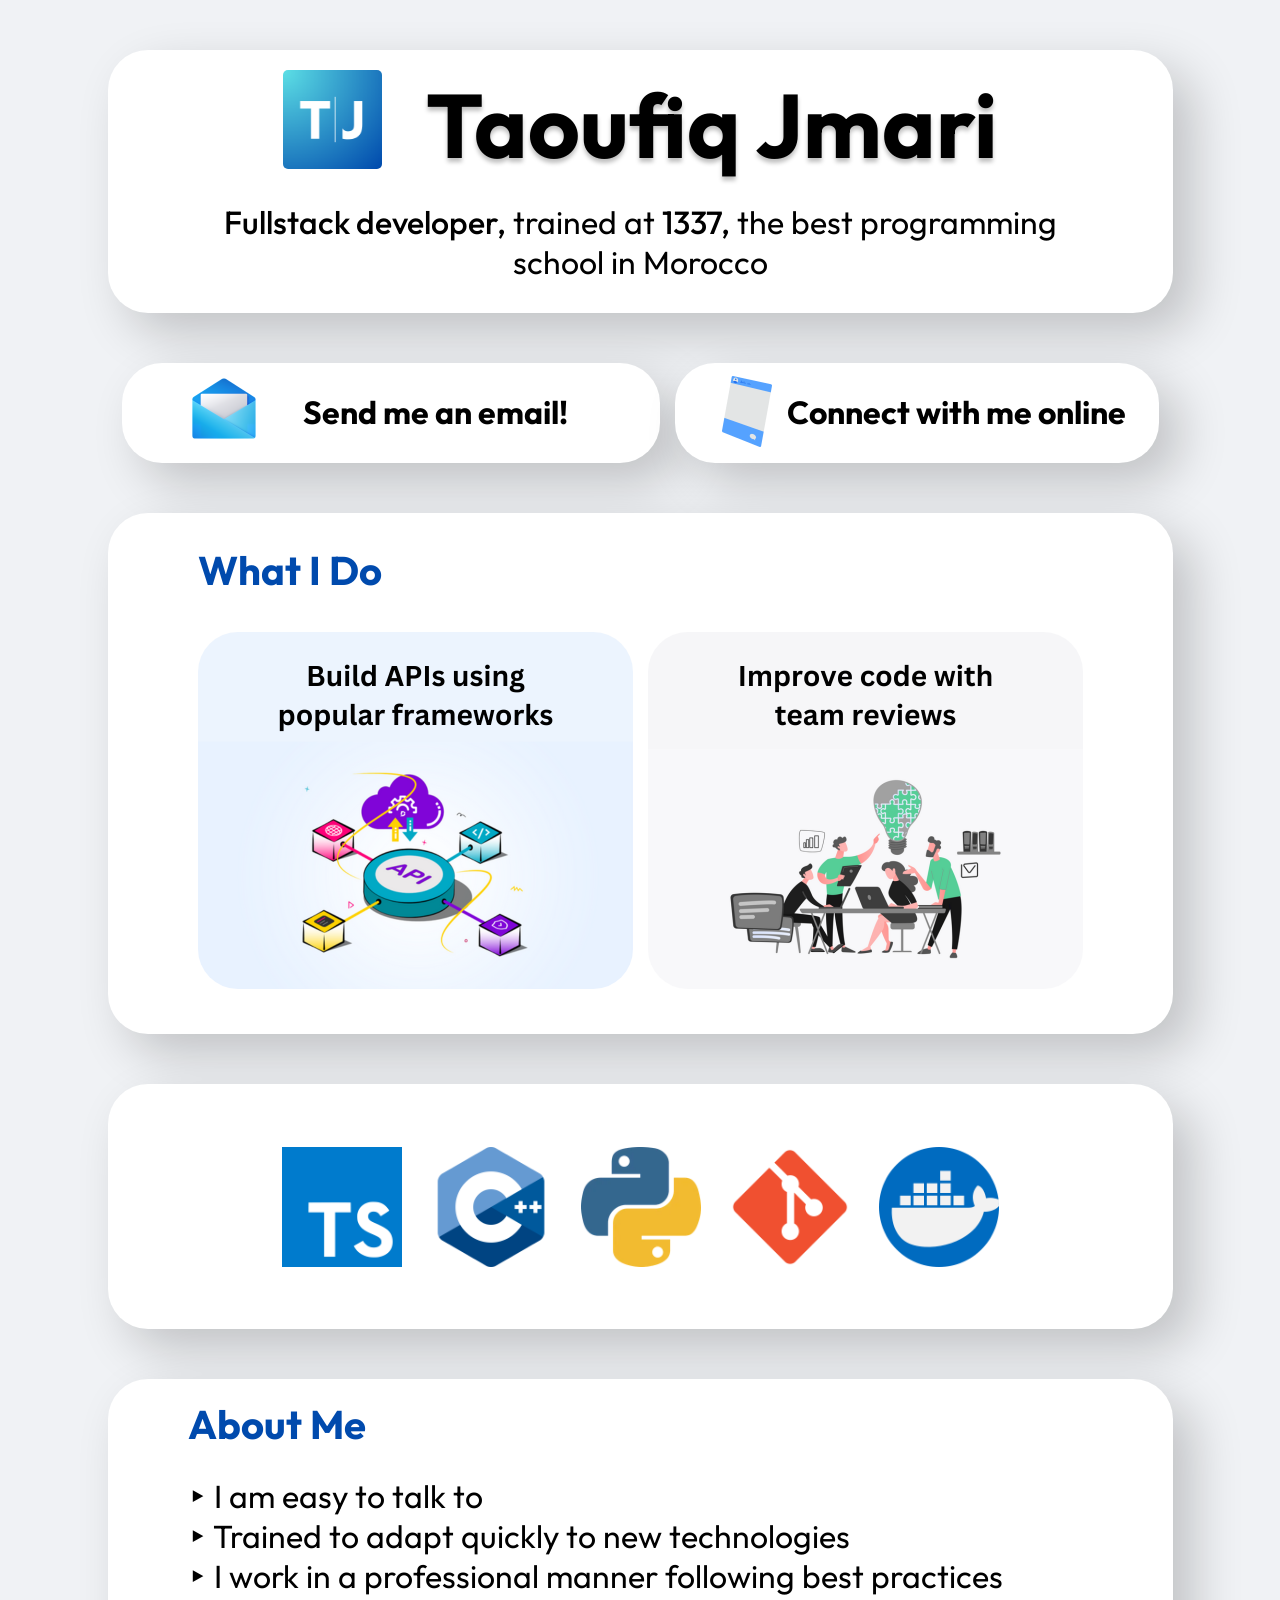
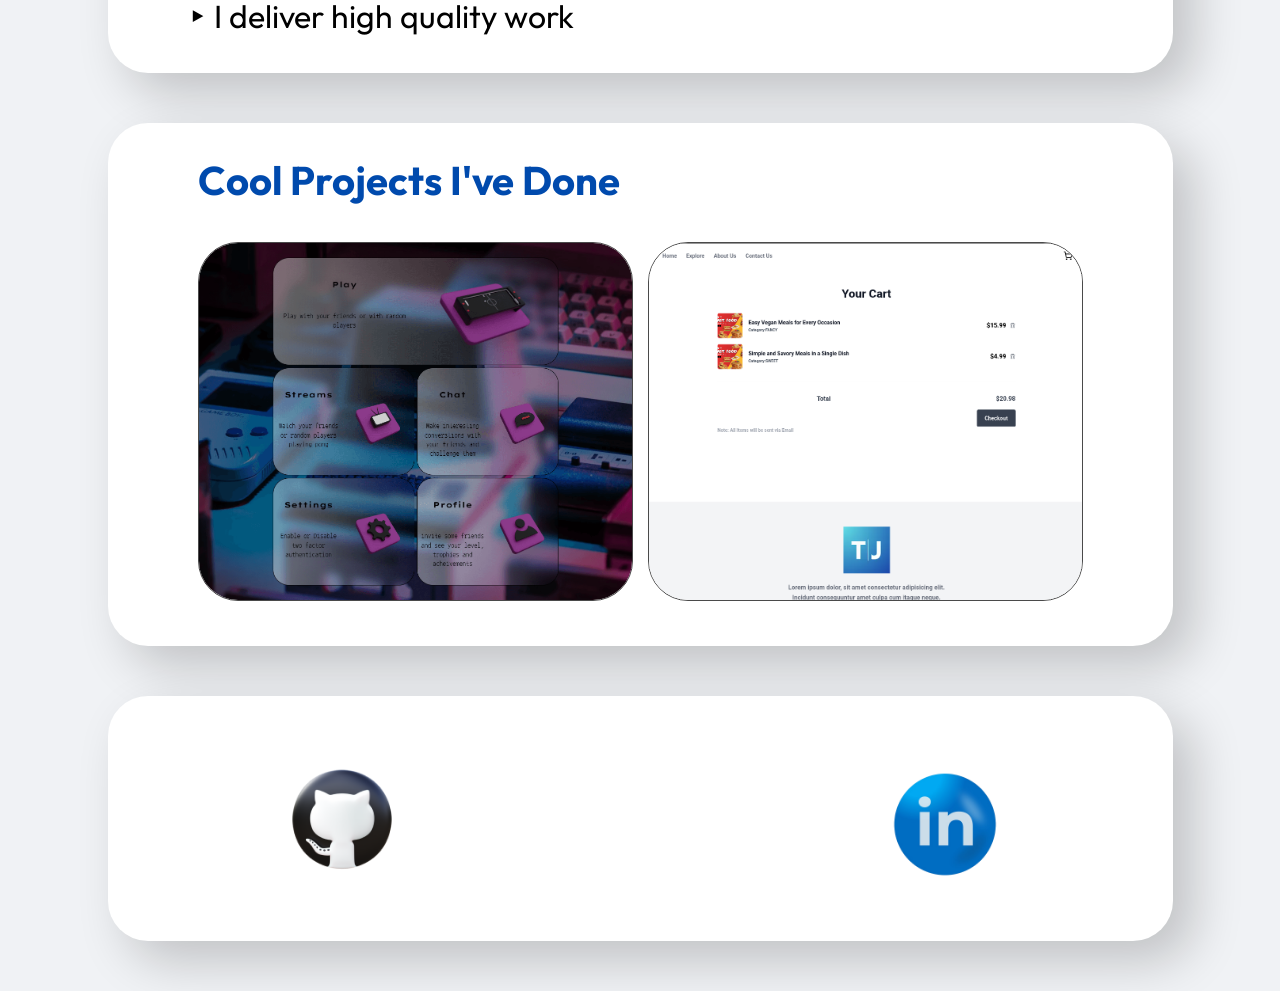
==== commit eb72d90b: "backend to fullstack" ====
--- a/index.html
+++ b/index.html
@@ -28,7 +28,7 @@
           <h1 class="title">Taoufiq Jmari</h1>
         </div>
         <div class="description">
-          <span class="bold">Backend developer,</span>
+          <span class="bold">Fullstack developer,</span>
           trained at
           <span class="bold">1337,</span>
           the best programming school in Morocco
